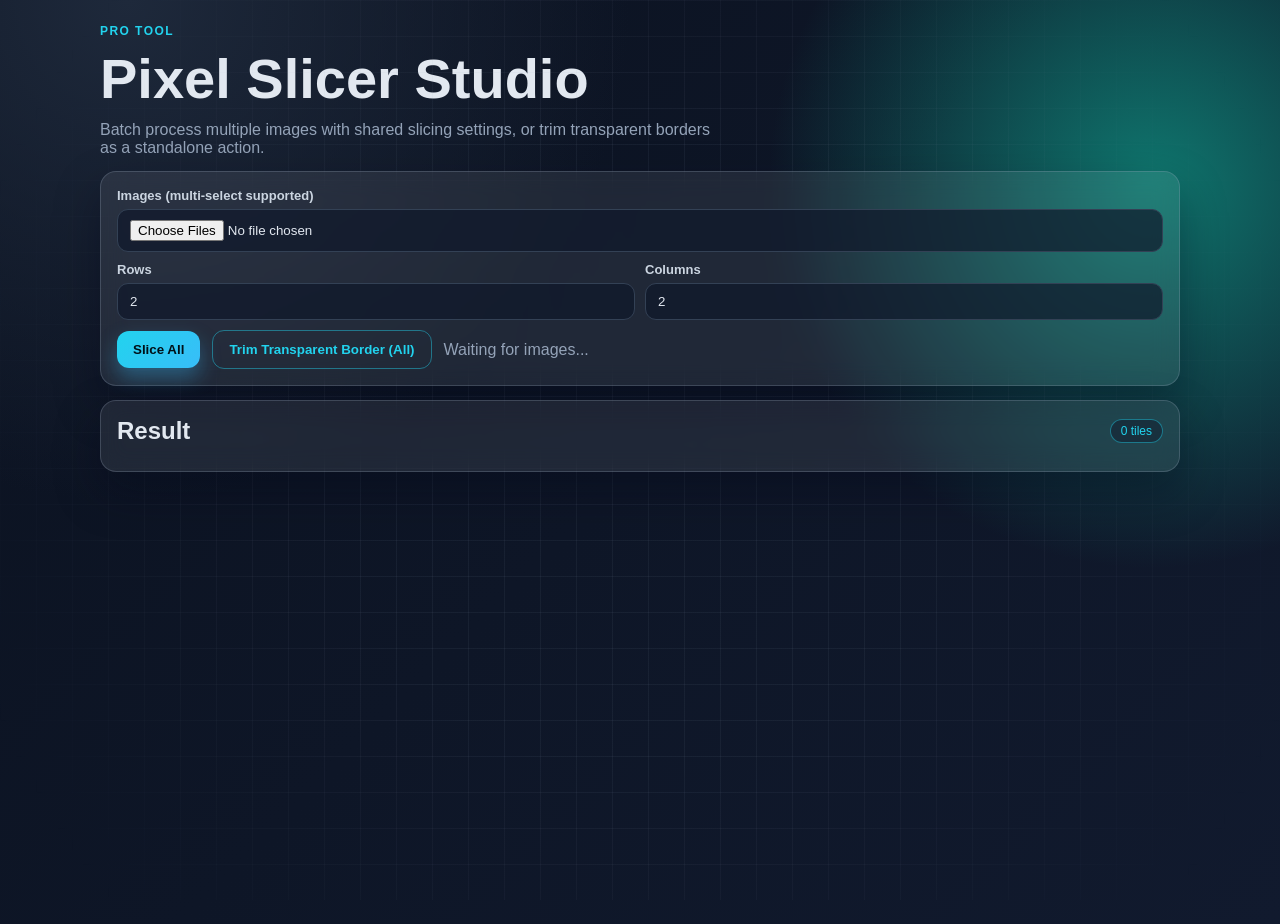
==== index.html @ 01e9aa28 "2" ====
<!doctype html>  
<html lang='en'>  
<head>  
<meta charset='UTF-8' />  
<meta name='viewport' content='width=device-width, initial-scale=1.0' />  
<title>Pixel Slicer Studio - Premium</title>  
<link rel='stylesheet' href='premium.css' />  
</head>  
<body>  
<div class='mesh'></div>  
<main class='shell'>  
<header class='hero'>  
<p class='eyebrow'>PRO TOOL</p>  
<h1>Pixel Slicer Studio</h1>  
<p class='lead'>Batch process multiple images with shared slicing settings, or trim transparent borders as a standalone action.</p>  
</header>  
<section class='card'>  
<label for='imageInput'>Images (multi-select supported)</label>  
<input id='imageInput' type='file' accept='image/*' multiple />  
<div class='grid'>  
<div><label for='rows'>Rows</label><input id='rows' type='number' min='1' value='2' /></div>  
<div><label for='cols'>Columns</label><input id='cols' type='number' min='1' value='2' /></div>  
</div>  
<div class='actions'><button id='sliceBtn'>Slice All</button><button id='trimBtn' class='ghost'>Trim Transparent Border (All)</button><p id='status'>Waiting for images...</p></div>  
</section>  
<section class='card'><div class='row'><h2>Result</h2><span id='countBadge'>0 tiles</span></div><div id='preview' class='preview'></div></section>  
</main>  
<script src='premium.js'></script>  
</body>  
</html>
---- premium.css ----
:root{--bg:#0b1220;--bg2:#111a2e;--glass:rgba(255,255,255,.08);--line:rgba(148,163,184,.28);--text:#e2e8f0;--muted:#94a3b8;--brand:#22d3ee;--brand2:#38bdf8;}  
*{box-sizing:border-box;} 
body{margin:0;color:var(--text);font-family:'Segoe UI','PingFang SC',sans-serif;background:radial-gradient(circle at 10% 0%,#1e293b 0%,transparent 34%),radial-gradient(circle at 90% 20%,#0f766e 0%,transparent 28%),linear-gradient(135deg,var(--bg),var(--bg2));min-height:100vh;} 
.mesh{position:fixed;inset:0;background-image:linear-gradient(rgba(148,163,184,.08) 1px,transparent 1px),linear-gradient(90deg,rgba(148,163,184,.08) 1px,transparent 1px);background-size:36px 36px;mask-image:radial-gradient(circle at center,black 40%,transparent 90%);pointer-events:none;} 
.shell{width:min(1080px,92%);margin:24px auto 40px;} 
.hero{margin-bottom:14px;} 
.eyebrow{font-size:12px;letter-spacing:.12em;color:var(--brand);font-weight:800;margin:0 0 8px;} 
h1{margin:0;font-size:clamp(34px,6vw,56px);} 
.lead{margin:10px 0 0;color:var(--muted);max-width:70ch;} 
.card{background:var(--glass);border:1px solid var(--line);backdrop-filter:blur(12px);border-radius:16px;padding:16px;margin-top:14px;box-shadow:0 20px 45px rgba(2,6,23,.35);} 
label{display:block;font-size:13px;color:#cbd5e1;font-weight:700;margin-bottom:6px;} 
input[type='file'],input[type='number']{width:100%;border:1px solid #334155;background:rgba(15,23,42,.7);color:#e2e8f0;border-radius:11px;padding:10px 12px;margin-bottom:10px;} 
input:focus{outline:2px solid rgba(34,211,238,.35);border-color:#22d3ee;} 
.grid{display:grid;grid-template-columns:1fr 1fr;gap:10px;} 
.toggle{display:flex;align-items:center;gap:8px;font-size:13px;color:#cbd5e1;margin-bottom:12px;} 
.toggle input{accent-color:#22d3ee;} 
.actions{display:flex;align-items:center;gap:12px;flex-wrap:wrap;} 
button{border:0;border-radius:12px;padding:11px 16px;color:#001018;font-weight:800;cursor:pointer;background:linear-gradient(135deg,var(--brand),var(--brand2));box-shadow:0 10px 20px rgba(56,189,248,.35);} 
button:hover{transform:translateY(-1px);} 
#status{margin:0;color:var(--muted);} 
.row{display:flex;align-items:center;justify-content:space-between;} 
h2{margin:0;} 
#countBadge{font-size:12px;border:1px solid rgba(34,211,238,.45);color:var(--brand);padding:4px 10px;border-radius:999px;background:rgba(15,23,42,.45);} 
.preview{margin-top:10px;display:grid;grid-template-columns:repeat(auto-fill,minmax(180px,1fr));gap:12px;} 
.tile{border:1px solid #334155;border-radius:12px;overflow:hidden;background:#0f172a;} 
.tile img{display:block;width:100%;aspect-ratio:1/1;object-fit:contain;background:linear-gradient(180deg,#1e293b,#0f172a);} 
.meta{display:flex;align-items:center;justify-content:space-between;padding:8px 10px;font-size:12px;color:#cbd5e1;} 
.meta a{color:var(--brand);text-decoration:none;font-weight:700;} 
@media (max-width:720px){.grid{grid-template-columns:1fr;}}
.ghost{background:transparent;color:var(--brand);border:1px solid rgba(34,211,238,.45);box-shadow:none;}
.batch-group{border:1px solid #334155;border-radius:12px;padding:10px;background:rgba(15,23,42,.55);} 
.group-title{margin:0 0 8px;font-size:13px;color:#cbd5e1;font-weight:700;} 
.group-grid{display:grid;grid-template-columns:repeat(auto-fill,minmax(170px,1fr));gap:10px;}
.hover-preview{position:fixed;z-index:9999;width:220px;padding:10px;border:1px solid #334155;border-radius:12px;background:rgba(2,6,23,.96);box-shadow:0 16px 32px rgba(2,6,23,.5);pointer-events:none;opacity:0;transform:translateY(6px);transition:opacity .12s ease,transform .12s ease;}
.hover-preview.show{opacity:1;transform:translateY(0);}
.hover-preview img{display:block;width:100%;height:140px;object-fit:contain;background:#0f172a;border:1px solid #1e293b;border-radius:8px;}
.hover-preview .info{margin-top:8px;font-size:12px;color:#cbd5e1;}
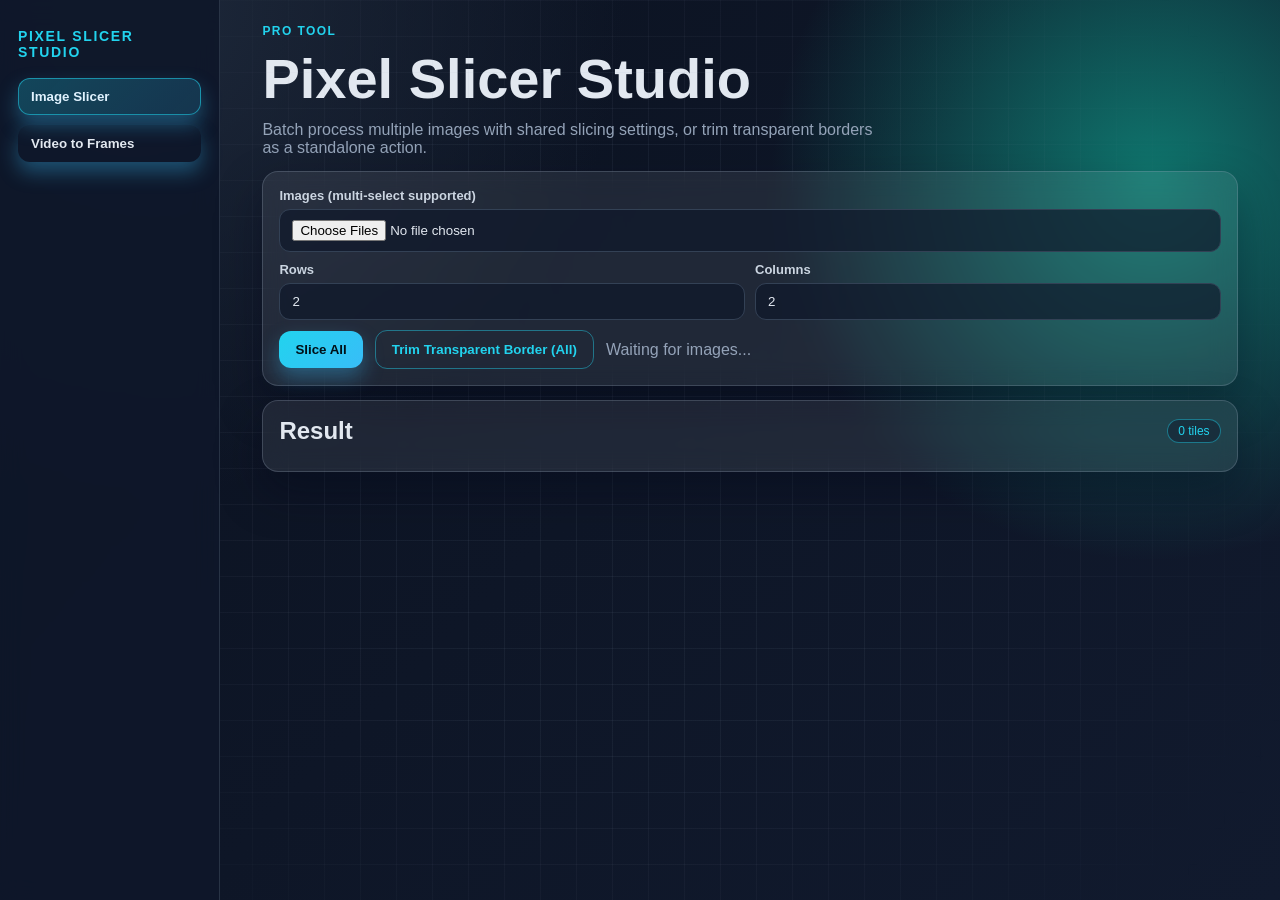
==== commit 80c45596: "新功能视频转序列帧" ====
--- a/index.html
+++ b/index.html
@@ -1,30 +1,102 @@
-<!doctype html>  
-<html lang='en'>  
-<head>  
-<meta charset='UTF-8' />  
-<meta name='viewport' content='width=device-width, initial-scale=1.0' />  
-<title>Pixel Slicer Studio - Premium</title>  
-<link rel='stylesheet' href='premium.css' />  
-</head>  
-<body>  
-<div class='mesh'></div>  
-<main class='shell'>  
-<header class='hero'>  
-<p class='eyebrow'>PRO TOOL</p>  
-<h1>Pixel Slicer Studio</h1>  
-<p class='lead'>Batch process multiple images with shared slicing settings, or trim transparent borders as a standalone action.</p>  
-</header>  
-<section class='card'>  
-<label for='imageInput'>Images (multi-select supported)</label>  
-<input id='imageInput' type='file' accept='image/*' multiple />  
-<div class='grid'>  
-<div><label for='rows'>Rows</label><input id='rows' type='number' min='1' value='2' /></div>  
-<div><label for='cols'>Columns</label><input id='cols' type='number' min='1' value='2' /></div>  
-</div>  
-<div class='actions'><button id='sliceBtn'>Slice All</button><button id='trimBtn' class='ghost'>Trim Transparent Border (All)</button><p id='status'>Waiting for images...</p></div>  
-</section>  
-<section class='card'><div class='row'><h2>Result</h2><span id='countBadge'>0 tiles</span></div><div id='preview' class='preview'></div></section>  
-</main>  
-<script src='premium.js'></script>  
-</body>  
-</html> 
+<!doctype html>
+<html lang='en'>
+<head>
+<meta charset='UTF-8' />
+<meta name='viewport' content='width=device-width, initial-scale=1.0' />
+<title>Pixel Slicer Studio - Premium</title>
+<link rel='stylesheet' href='premium.css' />
+</head>
+<body>
+<div class='mesh'></div>
+<div class='app'>
+<aside class='sidebar'>
+<div class='brand'>Pixel Slicer Studio</div>
+<button class='nav-btn active' data-target='slicer'>Image Slicer</button>
+<button class='nav-btn' data-target='video'>Video to Frames</button>
+</aside>
+<div class='content'>
+<main class='shell page active' data-page='slicer'>
+<header class='hero'>
+<p class='eyebrow'>PRO TOOL</p>
+<h1>Pixel Slicer Studio</h1>
+<p class='lead'>Batch process multiple images with shared slicing settings, or trim transparent borders as a standalone action.</p>
+</header>
+<section class='card'>
+<label for='imageInput'>Images (multi-select supported)</label>
+<input id='imageInput' type='file' accept='image/*' multiple />
+<div class='grid'>
+<div><label for='rows'>Rows</label><input id='rows' type='number' min='1' value='2' /></div>
+<div><label for='cols'>Columns</label><input id='cols' type='number' min='1' value='2' /></div>
+</div>
+<div class='actions'><button id='sliceBtn'>Slice All</button><button id='trimBtn' class='ghost'>Trim Transparent Border (All)</button><p id='status'>Waiting for images...</p></div>
+</section>
+<section class='card'><div class='row'><h2>Result</h2><span id='countBadge'>0 tiles</span></div><div id='preview' class='preview'></div></section>
+</main>
+<main class='shell page' data-page='video'>
+<header class='hero'>
+<p class='eyebrow'>NEW TOOL</p>
+<h1>Video to Sequence Frames</h1>
+<p class='lead'>Upload an animation clip, select the segment, extract frames, and apply chroma key with soft edges.</p>
+</header>
+<section class='card'>
+<label for='videoInput'>Animation Video</label>
+<input id='videoInput' type='file' accept='video/*' />
+<div class='video-wrap'>
+<video id='videoPreview' controls></video>
+</div>
+<div class='grid'>
+<div class='range-block'>
+<label for='startRange'>Segment Start</label>
+<input id='startRange' type='range' min='0' max='0' step='0.01' value='0' />
+<div class='range-meta'><span id='startTime'>0.00s</span></div>
+</div>
+<div class='range-block'>
+<label for='endRange'>Segment End</label>
+<input id='endRange' type='range' min='0' max='0' step='0.01' value='0' />
+<div class='range-meta'><span id='endTime'>0.00s</span></div>
+</div>
+</div>
+<label class='toggle'><input id='loopToggle' type='checkbox' checked />Loop preview between start/end</label>
+</section>
+<section class='card'>
+<div class='grid'>
+<div>
+<label for='frameCount'>Frame Count (default: segment length x 30)</label>
+<input id='frameCount' type='number' min='1' value='1' />
+</div>
+<div class='actions'>
+<button id='extractBtn'>Extract Frames</button>
+<button id='clearFramesBtn' class='ghost'>Clear Frames</button>
+</div>
+</div>
+<div class='grid'>
+<div>
+<label for='keyColor'>Chroma Key Color</label>
+<input id='keyColor' type='color' value='#00ff00' />
+</div>
+<div>
+<label for='keyTolerance'>Key Tolerance</label>
+<input id='keyTolerance' type='number' min='0' max='255' value='60' />
+</div>
+</div>
+<div class='grid'>
+<div>
+<label for='keyFeather'>Edge Feather (0-120)</label>
+<input id='keyFeather' type='number' min='0' max='120' value='24' />
+</div>
+<div class='actions'>
+<button id='chromaBtn'>Apply Chroma Key</button>
+<p id='videoStatus'>Waiting for video...</p>
+</div>
+</div>
+</section>
+<section class='card'>
+<div class='row'><h2>Frames</h2><span id='frameBadge'>0 frames</span></div>
+<div id='framePreview' class='frame-grid'></div>
+</section>
+</main>
+</div>
+</div>
+<script src='premium.js'></script>
+</body>
+</html>
--- a/premium.css
+++ b/premium.css
@@ -1,37 +1,390 @@
-:root{--bg:#0b1220;--bg2:#111a2e;--glass:rgba(255,255,255,.08);--line:rgba(148,163,184,.28);--text:#e2e8f0;--muted:#94a3b8;--brand:#22d3ee;--brand2:#38bdf8;}  
-*{box-sizing:border-box;} 
-body{margin:0;color:var(--text);font-family:'Segoe UI','PingFang SC',sans-serif;background:radial-gradient(circle at 10% 0%,#1e293b 0%,transparent 34%),radial-gradient(circle at 90% 20%,#0f766e 0%,transparent 28%),linear-gradient(135deg,var(--bg),var(--bg2));min-height:100vh;} 
-.mesh{position:fixed;inset:0;background-image:linear-gradient(rgba(148,163,184,.08) 1px,transparent 1px),linear-gradient(90deg,rgba(148,163,184,.08) 1px,transparent 1px);background-size:36px 36px;mask-image:radial-gradient(circle at center,black 40%,transparent 90%);pointer-events:none;} 
-.shell{width:min(1080px,92%);margin:24px auto 40px;} 
-.hero{margin-bottom:14px;} 
-.eyebrow{font-size:12px;letter-spacing:.12em;color:var(--brand);font-weight:800;margin:0 0 8px;} 
-h1{margin:0;font-size:clamp(34px,6vw,56px);} 
-.lead{margin:10px 0 0;color:var(--muted);max-width:70ch;} 
-.card{background:var(--glass);border:1px solid var(--line);backdrop-filter:blur(12px);border-radius:16px;padding:16px;margin-top:14px;box-shadow:0 20px 45px rgba(2,6,23,.35);} 
-label{display:block;font-size:13px;color:#cbd5e1;font-weight:700;margin-bottom:6px;} 
-input[type='file'],input[type='number']{width:100%;border:1px solid #334155;background:rgba(15,23,42,.7);color:#e2e8f0;border-radius:11px;padding:10px 12px;margin-bottom:10px;} 
-input:focus{outline:2px solid rgba(34,211,238,.35);border-color:#22d3ee;} 
-.grid{display:grid;grid-template-columns:1fr 1fr;gap:10px;} 
-.toggle{display:flex;align-items:center;gap:8px;font-size:13px;color:#cbd5e1;margin-bottom:12px;} 
-.toggle input{accent-color:#22d3ee;} 
-.actions{display:flex;align-items:center;gap:12px;flex-wrap:wrap;} 
-button{border:0;border-radius:12px;padding:11px 16px;color:#001018;font-weight:800;cursor:pointer;background:linear-gradient(135deg,var(--brand),var(--brand2));box-shadow:0 10px 20px rgba(56,189,248,.35);} 
-button:hover{transform:translateY(-1px);} 
-#status{margin:0;color:var(--muted);} 
-.row{display:flex;align-items:center;justify-content:space-between;} 
-h2{margin:0;} 
-#countBadge{font-size:12px;border:1px solid rgba(34,211,238,.45);color:var(--brand);padding:4px 10px;border-radius:999px;background:rgba(15,23,42,.45);} 
-.preview{margin-top:10px;display:grid;grid-template-columns:repeat(auto-fill,minmax(180px,1fr));gap:12px;} 
-.tile{border:1px solid #334155;border-radius:12px;overflow:hidden;background:#0f172a;} 
-.tile img{display:block;width:100%;aspect-ratio:1/1;object-fit:contain;background:linear-gradient(180deg,#1e293b,#0f172a);} 
-.meta{display:flex;align-items:center;justify-content:space-between;padding:8px 10px;font-size:12px;color:#cbd5e1;} 
-.meta a{color:var(--brand);text-decoration:none;font-weight:700;} 
-@media (max-width:720px){.grid{grid-template-columns:1fr;}}
-.ghost{background:transparent;color:var(--brand);border:1px solid rgba(34,211,238,.45);box-shadow:none;}
-.batch-group{border:1px solid #334155;border-radius:12px;padding:10px;background:rgba(15,23,42,.55);} 
-.group-title{margin:0 0 8px;font-size:13px;color:#cbd5e1;font-weight:700;} 
-.group-grid{display:grid;grid-template-columns:repeat(auto-fill,minmax(170px,1fr));gap:10px;}
-.hover-preview{position:fixed;z-index:9999;width:220px;padding:10px;border:1px solid #334155;border-radius:12px;background:rgba(2,6,23,.96);box-shadow:0 16px 32px rgba(2,6,23,.5);pointer-events:none;opacity:0;transform:translateY(6px);transition:opacity .12s ease,transform .12s ease;}
-.hover-preview.show{opacity:1;transform:translateY(0);}
-.hover-preview img{display:block;width:100%;height:140px;object-fit:contain;background:#0f172a;border:1px solid #1e293b;border-radius:8px;}
-.hover-preview .info{margin-top:8px;font-size:12px;color:#cbd5e1;}
+:root {
+  --bg: #0b1220;
+  --bg2: #111a2e;
+  --glass: rgba(255, 255, 255, 0.08);
+  --line: rgba(148, 163, 184, 0.28);
+  --text: #e2e8f0;
+  --muted: #94a3b8;
+  --brand: #22d3ee;
+  --brand2: #38bdf8;
+  --nav: rgba(15, 23, 42, 0.92);
+}
+* {
+  box-sizing: border-box;
+}
+body {
+  margin: 0;
+  color: var(--text);
+  font-family: 'Segoe UI', 'PingFang SC', sans-serif;
+  background: radial-gradient(circle at 10% 0%, #1e293b 0%, transparent 34%),
+    radial-gradient(circle at 90% 20%, #0f766e 0%, transparent 28%),
+    linear-gradient(135deg, var(--bg), var(--bg2));
+  min-height: 100vh;
+}
+.mesh {
+  position: fixed;
+  inset: 0;
+  background-image: linear-gradient(rgba(148, 163, 184, 0.08) 1px, transparent 1px),
+    linear-gradient(90deg, rgba(148, 163, 184, 0.08) 1px, transparent 1px);
+  background-size: 36px 36px;
+  mask-image: radial-gradient(circle at center, black 40%, transparent 90%);
+  pointer-events: none;
+}
+.app {
+  display: flex;
+  min-height: 100vh;
+}
+.sidebar {
+  width: 220px;
+  padding: 28px 18px;
+  background: var(--nav);
+  border-right: 1px solid rgba(148, 163, 184, 0.2);
+  backdrop-filter: blur(12px);
+  position: sticky;
+  top: 0;
+  height: 100vh;
+}
+.brand {
+  font-size: 14px;
+  letter-spacing: 0.12em;
+  font-weight: 800;
+  color: var(--brand);
+  margin-bottom: 18px;
+  text-transform: uppercase;
+}
+.nav-btn {
+  width: 100%;
+  margin-bottom: 10px;
+  border: 1px solid transparent;
+  border-radius: 12px;
+  padding: 10px 12px;
+  background: transparent;
+  color: var(--text);
+  font-weight: 700;
+  cursor: pointer;
+  text-align: left;
+}
+.nav-btn:hover {
+  border-color: rgba(34, 211, 238, 0.45);
+  background: rgba(15, 23, 42, 0.7);
+}
+.nav-btn.active {
+  background: linear-gradient(135deg, rgba(34, 211, 238, 0.25), rgba(56, 189, 248, 0.18));
+  border-color: rgba(34, 211, 238, 0.55);
+  color: #e0f2fe;
+}
+.content {
+  flex: 1;
+}
+.shell {
+  width: min(1080px, 92%);
+  margin: 24px auto 40px;
+}
+.page {
+  display: none;
+}
+.page.active {
+  display: block;
+}
+.hero {
+  margin-bottom: 14px;
+}
+.eyebrow {
+  font-size: 12px;
+  letter-spacing: 0.12em;
+  color: var(--brand);
+  font-weight: 800;
+  margin: 0 0 8px;
+}
+h1 {
+  margin: 0;
+  font-size: clamp(34px, 6vw, 56px);
+}
+.lead {
+  margin: 10px 0 0;
+  color: var(--muted);
+  max-width: 70ch;
+}
+.card {
+  background: var(--glass);
+  border: 1px solid var(--line);
+  backdrop-filter: blur(12px);
+  border-radius: 16px;
+  padding: 16px;
+  margin-top: 14px;
+  box-shadow: 0 20px 45px rgba(2, 6, 23, 0.35);
+}
+label {
+  display: block;
+  font-size: 13px;
+  color: #cbd5e1;
+  font-weight: 700;
+  margin-bottom: 6px;
+}
+input[type='file'],
+input[type='number'],
+input[type='range'],
+input[type='color'] {
+  width: 100%;
+  border: 1px solid #334155;
+  background: rgba(15, 23, 42, 0.7);
+  color: #e2e8f0;
+  border-radius: 11px;
+  padding: 10px 12px;
+  margin-bottom: 10px;
+}
+input[type='range'] {
+  padding: 0;
+  height: 32px;
+}
+input[type='color'] {
+  padding: 6px;
+  height: 44px;
+}
+input:focus {
+  outline: 2px solid rgba(34, 211, 238, 0.35);
+  border-color: #22d3ee;
+}
+.grid {
+  display: grid;
+  grid-template-columns: 1fr 1fr;
+  gap: 10px;
+}
+.toggle {
+  display: flex;
+  align-items: center;
+  gap: 8px;
+  font-size: 13px;
+  color: #cbd5e1;
+  margin-bottom: 12px;
+}
+.toggle input {
+  accent-color: #22d3ee;
+}
+.actions {
+  display: flex;
+  align-items: center;
+  gap: 12px;
+  flex-wrap: wrap;
+}
+button {
+  border: 0;
+  border-radius: 12px;
+  padding: 11px 16px;
+  color: #001018;
+  font-weight: 800;
+  cursor: pointer;
+  background: linear-gradient(135deg, var(--brand), var(--brand2));
+  box-shadow: 0 10px 20px rgba(56, 189, 248, 0.35);
+}
+button:hover {
+  transform: translateY(-1px);
+}
+#status,
+#videoStatus {
+  margin: 0;
+  color: var(--muted);
+}
+.row {
+  display: flex;
+  align-items: center;
+  justify-content: space-between;
+}
+h2 {
+  margin: 0;
+}
+#countBadge,
+#frameBadge {
+  font-size: 12px;
+  border: 1px solid rgba(34, 211, 238, 0.45);
+  color: var(--brand);
+  padding: 4px 10px;
+  border-radius: 999px;
+  background: rgba(15, 23, 42, 0.45);
+}
+.preview {
+  margin-top: 10px;
+  display: grid;
+  grid-template-columns: repeat(auto-fill, minmax(180px, 1fr));
+  gap: 12px;
+}
+.tile {
+  border: 1px solid #334155;
+  border-radius: 12px;
+  overflow: hidden;
+  background: #0f172a;
+}
+.tile img {
+  display: block;
+  width: 100%;
+  aspect-ratio: 1 / 1;
+  object-fit: contain;
+  background: linear-gradient(180deg, #1e293b, #0f172a);
+}
+.meta {
+  display: flex;
+  align-items: center;
+  justify-content: space-between;
+  padding: 8px 10px;
+  font-size: 12px;
+  color: #cbd5e1;
+}
+.meta a {
+  color: var(--brand);
+  text-decoration: none;
+  font-weight: 700;
+}
+.ghost {
+  background: transparent;
+  color: var(--brand);
+  border: 1px solid rgba(34, 211, 238, 0.45);
+  box-shadow: none;
+}
+.batch-group {
+  border: 1px solid #334155;
+  border-radius: 12px;
+  padding: 10px;
+  background: rgba(15, 23, 42, 0.55);
+}
+.group-title {
+  margin: 0 0 8px;
+  font-size: 13px;
+  color: #cbd5e1;
+  font-weight: 700;
+}
+.group-grid {
+  display: grid;
+  grid-template-columns: repeat(auto-fill, minmax(170px, 1fr));
+  gap: 10px;
+}
+.hover-preview {
+  position: fixed;
+  z-index: 9999;
+  width: 220px;
+  padding: 10px;
+  border: 1px solid #334155;
+  border-radius: 12px;
+  background: rgba(2, 6, 23, 0.96);
+  box-shadow: 0 16px 32px rgba(2, 6, 23, 0.5);
+  pointer-events: none;
+  opacity: 0;
+  transform: translateY(6px);
+  transition: opacity 0.12s ease, transform 0.12s ease;
+}
+.hover-preview.show {
+  opacity: 1;
+  transform: translateY(0);
+}
+.hover-preview img {
+  display: block;
+  width: 100%;
+  height: 140px;
+  object-fit: contain;
+  background: #0f172a;
+  border: 1px solid #1e293b;
+  border-radius: 8px;
+}
+.hover-preview .info {
+  margin-top: 8px;
+  font-size: 12px;
+  color: #cbd5e1;
+}
+.video-wrap {
+  border: 1px solid #334155;
+  border-radius: 12px;
+  background: rgba(15, 23, 42, 0.55);
+  padding: 10px;
+  margin-bottom: 10px;
+}
+#videoPreview {
+  width: 100%;
+  max-height: 360px;
+  border-radius: 10px;
+  background: #0f172a;
+}
+.range-block {
+  display: flex;
+  flex-direction: column;
+}
+.range-meta {
+  font-size: 12px;
+  color: var(--muted);
+  margin-top: -6px;
+  margin-bottom: 6px;
+}
+.frame-grid {
+  margin-top: 10px;
+  display: grid;
+  grid-template-columns: repeat(auto-fill, minmax(200px, 1fr));
+  gap: 12px;
+}
+.frame-card {
+  border: 1px solid #334155;
+  border-radius: 12px;
+  overflow: hidden;
+  background: #0f172a;
+}
+.frame-card img {
+  display: block;
+  width: 100%;
+  height: 160px;
+  object-fit: contain;
+  background: linear-gradient(180deg, #1e293b, #0f172a);
+}
+.frame-meta {
+  padding: 10px;
+  font-size: 12px;
+  color: #cbd5e1;
+  display: flex;
+  flex-direction: column;
+  gap: 8px;
+}
+.frame-actions {
+  display: grid;
+  grid-template-columns: repeat(4, 1fr);
+  gap: 6px;
+}
+.frame-actions button,
+.frame-actions a {
+  border-radius: 10px;
+  padding: 6px 8px;
+  font-size: 11px;
+  text-align: center;
+  border: 1px solid rgba(34, 211, 238, 0.4);
+  background: rgba(15, 23, 42, 0.7);
+  color: #e2e8f0;
+  text-decoration: none;
+}
+.frame-actions button:hover,
+.frame-actions a:hover {
+  border-color: rgba(34, 211, 238, 0.8);
+}
+@media (max-width: 920px) {
+  .sidebar {
+    width: 100%;
+    height: auto;
+    position: relative;
+    display: flex;
+    gap: 10px;
+    align-items: center;
+    justify-content: space-between;
+  }
+  .brand {
+    margin-bottom: 0;
+  }
+  .app {
+    flex-direction: column;
+  }
+  .nav-btn {
+    width: auto;
+    margin-bottom: 0;
+  }
+}
+@media (max-width: 720px) {
+  .grid {
+    grid-template-columns: 1fr;
+  }
+  .frame-actions {
+    grid-template-columns: repeat(2, 1fr);
+  }
+}
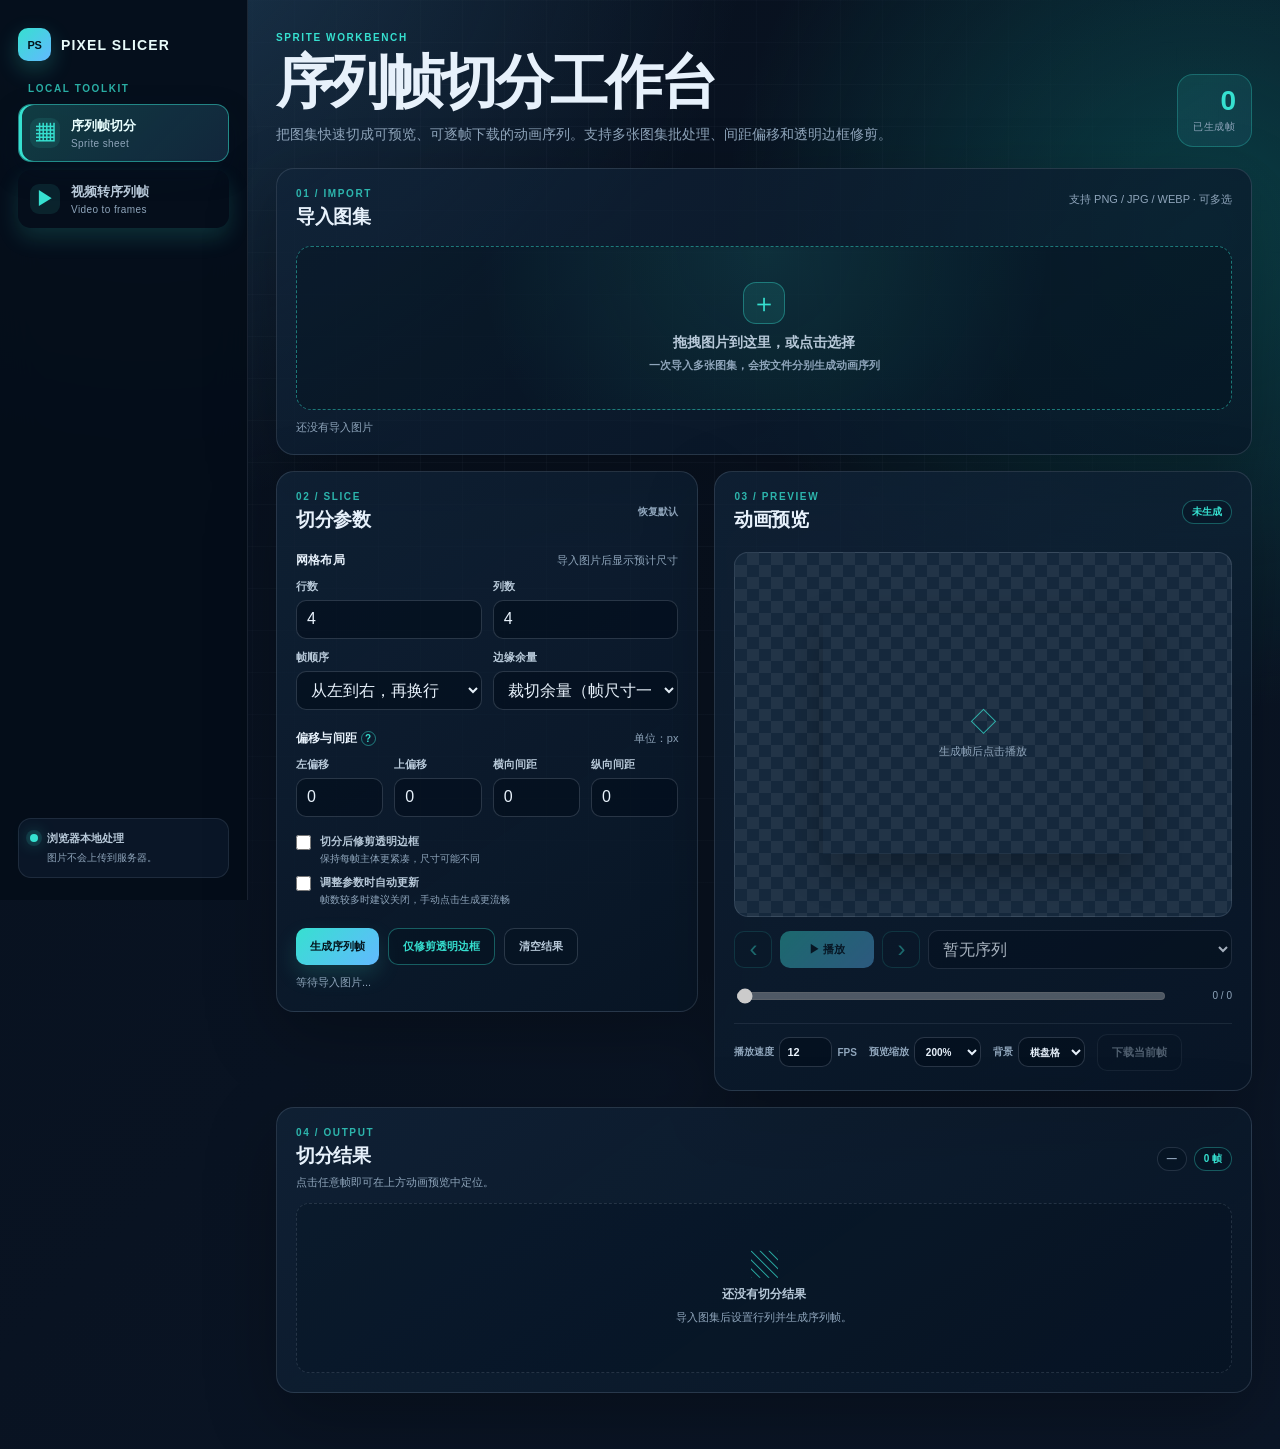
==== commit c3dee56d: "feat: enhance video frame extraction workbench" ====
--- a/index.html
+++ b/index.html
@@ -1,102 +1,415 @@
 <!doctype html>
-<html lang='en'>
+<html lang="zh-CN">
 <head>
-<meta charset='UTF-8' />
-<meta name='viewport' content='width=device-width, initial-scale=1.0' />
-<title>Pixel Slicer Studio - Premium</title>
-<link rel='stylesheet' href='premium.css' />
+  <meta charset="UTF-8" />
+  <meta name="viewport" content="width=device-width, initial-scale=1.0" />
+  <meta name="theme-color" content="#08111f" />
+  <link rel="icon" href="data:," />
+  <title>Pixel Slicer Studio · 序列帧工具</title>
+  <link rel="stylesheet" href="premium.css" />
 </head>
 <body>
-<div class='mesh'></div>
-<div class='app'>
-<aside class='sidebar'>
-<div class='brand'>Pixel Slicer Studio</div>
-<button class='nav-btn active' data-target='slicer'>Image Slicer</button>
-<button class='nav-btn' data-target='video'>Video to Frames</button>
-</aside>
-<div class='content'>
-<main class='shell page active' data-page='slicer'>
-<header class='hero'>
-<p class='eyebrow'>PRO TOOL</p>
-<h1>Pixel Slicer Studio</h1>
-<p class='lead'>Batch process multiple images with shared slicing settings, or trim transparent borders as a standalone action.</p>
-</header>
-<section class='card'>
-<label for='imageInput'>Images (multi-select supported)</label>
-<input id='imageInput' type='file' accept='image/*' multiple />
-<div class='grid'>
-<div><label for='rows'>Rows</label><input id='rows' type='number' min='1' value='2' /></div>
-<div><label for='cols'>Columns</label><input id='cols' type='number' min='1' value='2' /></div>
-</div>
-<div class='actions'><button id='sliceBtn'>Slice All</button><button id='trimBtn' class='ghost'>Trim Transparent Border (All)</button><p id='status'>Waiting for images...</p></div>
-</section>
-<section class='card'><div class='row'><h2>Result</h2><span id='countBadge'>0 tiles</span></div><div id='preview' class='preview'></div></section>
-</main>
-<main class='shell page' data-page='video'>
-<header class='hero'>
-<p class='eyebrow'>NEW TOOL</p>
-<h1>Video to Sequence Frames</h1>
-<p class='lead'>Upload an animation clip, select the segment, extract frames, and apply chroma key with soft edges.</p>
-</header>
-<section class='card'>
-<label for='videoInput'>Animation Video</label>
-<input id='videoInput' type='file' accept='video/*' />
-<div class='video-wrap'>
-<video id='videoPreview' controls></video>
-</div>
-<div class='grid'>
-<div class='range-block'>
-<label for='startRange'>Segment Start</label>
-<input id='startRange' type='range' min='0' max='0' step='0.01' value='0' />
-<div class='range-meta'><span id='startTime'>0.00s</span></div>
-</div>
-<div class='range-block'>
-<label for='endRange'>Segment End</label>
-<input id='endRange' type='range' min='0' max='0' step='0.01' value='0' />
-<div class='range-meta'><span id='endTime'>0.00s</span></div>
-</div>
-</div>
-<label class='toggle'><input id='loopToggle' type='checkbox' checked />Loop preview between start/end</label>
-</section>
-<section class='card'>
-<div class='grid'>
-<div>
-<label for='frameCount'>Frame Count (default: segment length x 30)</label>
-<input id='frameCount' type='number' min='1' value='1' />
-</div>
-<div class='actions'>
-<button id='extractBtn'>Extract Frames</button>
-<button id='clearFramesBtn' class='ghost'>Clear Frames</button>
-</div>
-</div>
-<div class='grid'>
-<div>
-<label for='keyColor'>Chroma Key Color</label>
-<input id='keyColor' type='color' value='#00ff00' />
-</div>
-<div>
-<label for='keyTolerance'>Key Tolerance</label>
-<input id='keyTolerance' type='number' min='0' max='255' value='60' />
-</div>
-</div>
-<div class='grid'>
-<div>
-<label for='keyFeather'>Edge Feather (0-120)</label>
-<input id='keyFeather' type='number' min='0' max='120' value='24' />
-</div>
-<div class='actions'>
-<button id='chromaBtn'>Apply Chroma Key</button>
-<p id='videoStatus'>Waiting for video...</p>
-</div>
-</div>
-</section>
-<section class='card'>
-<div class='row'><h2>Frames</h2><span id='frameBadge'>0 frames</span></div>
-<div id='framePreview' class='frame-grid'></div>
-</section>
-</main>
-</div>
-</div>
-<script src='premium.js'></script>
+  <div class="mesh" aria-hidden="true"></div>
+  <div class="app">
+    <aside class="sidebar">
+      <div class="brand">
+        <span class="brand-mark">PS</span>
+        <span>Pixel Slicer</span>
+      </div>
+      <p class="sidebar-kicker">LOCAL TOOLKIT</p>
+      <nav class="nav" aria-label="工具导航">
+        <button class="nav-btn active" data-target="slicer" type="button">
+          <span class="nav-icon">▦</span>
+          <span><strong>序列帧切分</strong><small>Sprite sheet</small></span>
+        </button>
+        <button class="nav-btn" data-target="video" type="button">
+          <span class="nav-icon">▶</span>
+          <span><strong>视频转序列帧</strong><small>Video to frames</small></span>
+        </button>
+      </nav>
+      <div class="sidebar-note">
+        <span class="status-dot"></span>
+        <div>
+          <strong>浏览器本地处理</strong>
+          <p>图片不会上传到服务器。</p>
+        </div>
+      </div>
+    </aside>
+
+    <div class="content">
+      <main class="shell page active" data-page="slicer">
+        <header class="hero hero-with-stat">
+          <div>
+            <p class="eyebrow">SPRITE WORKBENCH</p>
+            <h1>序列帧切分工作台</h1>
+            <p class="lead">把图集快速切成可预览、可逐帧下载的动画序列。支持多张图集批处理、间距偏移和透明边框修剪。</p>
+          </div>
+          <div class="hero-stat" aria-label="当前生成帧数">
+            <strong id="headerFrameStat">0</strong>
+            <span>已生成帧</span>
+          </div>
+        </header>
+
+        <section class="card upload-card">
+          <div class="section-heading">
+            <div>
+              <p class="section-eyebrow">01 / IMPORT</p>
+              <h2>导入图集</h2>
+            </div>
+            <span class="section-tip">支持 PNG / JPG / WEBP · 可多选</span>
+          </div>
+          <label class="drop-zone" id="imageDropZone" for="imageInput">
+            <span class="drop-icon">＋</span>
+            <span class="drop-title">拖拽图片到这里，或点击选择</span>
+            <span class="drop-subtitle">一次导入多张图集，会按文件分别生成动画序列</span>
+            <input id="imageInput" type="file" accept="image/*" multiple />
+          </label>
+          <div id="sourceSummary" class="source-summary empty" aria-live="polite">
+            <span>还没有导入图片</span>
+          </div>
+        </section>
+
+        <section class="workbench-grid">
+          <section class="card settings-card">
+            <div class="section-heading compact-heading">
+              <div>
+                <p class="section-eyebrow">02 / SLICE</p>
+                <h2>切分参数</h2>
+              </div>
+              <button id="resetSettingsBtn" class="text-btn" type="button">恢复默认</button>
+            </div>
+
+            <div class="subheading-row">
+              <h3>网格布局</h3>
+              <span id="gridHint" class="setting-hint">导入图片后显示预计尺寸</span>
+            </div>
+            <div class="field-grid two-columns">
+              <div class="field">
+                <label for="rows">行数</label>
+                <input id="rows" type="number" min="1" max="64" step="1" value="4" inputmode="numeric" />
+              </div>
+              <div class="field">
+                <label for="cols">列数</label>
+                <input id="cols" type="number" min="1" max="64" step="1" value="4" inputmode="numeric" />
+              </div>
+              <div class="field">
+                <label for="orderSelect">帧顺序</label>
+                <select id="orderSelect">
+                  <option value="row-major">从左到右，再换行</option>
+                  <option value="column-major">从上到下，再换列</option>
+                </select>
+              </div>
+              <div class="field">
+                <label for="edgeMode">边缘余量</label>
+                <select id="edgeMode">
+                  <option value="crop">裁切余量（帧尺寸一致）</option>
+                  <option value="include">包含余量（末行/列变宽）</option>
+                </select>
+              </div>
+            </div>
+
+            <div class="subheading-row spacing-heading">
+              <h3>偏移与间距 <span class="help-dot" title="适用于图集带外边距或帧之间有空隙的情况">?</span></h3>
+              <span class="setting-hint">单位：px</span>
+            </div>
+            <div class="field-grid four-columns">
+              <div class="field">
+                <label for="offsetX">左偏移</label>
+                <input id="offsetX" type="number" min="0" step="1" value="0" inputmode="numeric" />
+              </div>
+              <div class="field">
+                <label for="offsetY">上偏移</label>
+                <input id="offsetY" type="number" min="0" step="1" value="0" inputmode="numeric" />
+              </div>
+              <div class="field">
+                <label for="gapX">横向间距</label>
+                <input id="gapX" type="number" min="0" step="1" value="0" inputmode="numeric" />
+              </div>
+              <div class="field">
+                <label for="gapY">纵向间距</label>
+                <input id="gapY" type="number" min="0" step="1" value="0" inputmode="numeric" />
+              </div>
+            </div>
+
+            <div class="option-list">
+              <label class="check-row">
+                <input id="trimFramesToggle" type="checkbox" />
+                <span><strong>切分后修剪透明边框</strong><small>保持每帧主体更紧凑，尺寸可能不同</small></span>
+              </label>
+              <label class="check-row">
+                <input id="liveUpdateToggle" type="checkbox" />
+                <span><strong>调整参数时自动更新</strong><small>帧数较多时建议关闭，手动点击生成更流畅</small></span>
+              </label>
+            </div>
+
+            <div class="actions settings-actions">
+              <button id="sliceBtn" type="button">生成序列帧</button>
+              <button id="trimBtn" class="ghost" type="button">仅修剪透明边框</button>
+              <button id="clearResultsBtn" class="quiet-btn" type="button">清空结果</button>
+            </div>
+            <p id="status" class="status-line" aria-live="polite">等待导入图片...</p>
+          </section>
+
+          <section class="card animation-card">
+            <div class="section-heading compact-heading">
+              <div>
+                <p class="section-eyebrow">03 / PREVIEW</p>
+                <h2>动画预览</h2>
+              </div>
+              <span id="animationBadge" class="badge">未生成</span>
+            </div>
+
+            <div class="animation-stage" id="animationStage" data-background="checker">
+              <canvas id="animationCanvas" width="320" height="240" aria-label="序列帧动画预览"></canvas>
+              <div id="animationEmpty" class="stage-empty">
+                <span class="stage-empty-icon">◇</span>
+                <span>生成帧后点击播放</span>
+              </div>
+            </div>
+
+            <div class="animation-controls">
+              <div class="control-row primary-controls">
+                <button id="prevFrameBtn" class="icon-btn" type="button" title="上一帧" aria-label="上一帧">‹</button>
+                <button id="playAnimationBtn" class="play-btn" type="button" disabled>▶ 播放</button>
+                <button id="nextFrameBtn" class="icon-btn" type="button" title="下一帧" aria-label="下一帧">›</button>
+                <select id="animationSourceSelect" aria-label="选择预览序列" disabled>
+                  <option>暂无序列</option>
+                </select>
+              </div>
+              <div class="timeline-row">
+                <input id="animationSeek" type="range" min="0" max="0" value="0" step="1" disabled aria-label="动画帧进度" />
+                <span id="animationFrameLabel">0 / 0</span>
+              </div>
+              <div class="preview-options">
+                <label class="inline-field" for="previewFps">播放速度
+                  <input id="previewFps" type="number" min="1" max="120" step="1" value="12" />
+                  <span>FPS</span>
+                </label>
+                <label class="inline-field" for="previewZoom">预览缩放
+                  <select id="previewZoom">
+                    <option value="1">100%</option>
+                    <option value="2" selected>200%</option>
+                    <option value="3">300%</option>
+                    <option value="4">400%</option>
+                  </select>
+                </label>
+                <label class="inline-field" for="previewBackground">背景
+                  <select id="previewBackground">
+                    <option value="checker" selected>棋盘格</option>
+                    <option value="dark">深色</option>
+                    <option value="light">浅色</option>
+                    <option value="transparent">透明</option>
+                  </select>
+                </label>
+                <button id="downloadFrameBtn" class="quiet-btn" type="button" disabled>下载当前帧</button>
+              </div>
+            </div>
+          </section>
+        </section>
+
+        <section class="card result-card">
+          <div class="section-heading result-heading">
+            <div>
+              <p class="section-eyebrow">04 / OUTPUT</p>
+              <h2>切分结果</h2>
+              <p id="resultHint" class="subtle-text">点击任意帧即可在上方动画预览中定位。</p>
+            </div>
+            <div class="result-stats">
+              <span id="dimensionBadge" class="subtle-badge">—</span>
+              <span id="countBadge" class="badge">0 帧</span>
+            </div>
+          </div>
+          <div id="preview" class="preview">
+            <div id="resultsEmpty" class="results-empty">
+              <span class="results-empty-icon">▧</span>
+              <strong>还没有切分结果</strong>
+              <span>导入图集后设置行列并生成序列帧。</span>
+            </div>
+          </div>
+        </section>
+      </main>
+
+      <main class="shell page" data-page="video">
+        <header class="hero hero-with-stat">
+          <div>
+            <p class="eyebrow">MOTION WORKBENCH</p>
+            <h1>视频转序列帧</h1>
+            <p class="lead">精确选取片段，按帧数或 FPS 采样，直接导出适合游戏、动效和 UI 的 PNG 序列。</p>
+          </div>
+          <div class="hero-stat-group" aria-label="视频信息">
+            <div class="hero-stat">
+              <strong id="videoDurationBadge">—</strong>
+              <span>视频时长</span>
+            </div>
+            <div class="hero-stat">
+              <strong id="videoFrameSizeBadge">—</strong>
+              <span>画面尺寸</span>
+            </div>
+          </div>
+        </header>
+
+        <section class="video-workbench-grid">
+          <section class="card video-source-card">
+            <div class="section-heading compact-heading">
+              <div>
+                <p class="section-eyebrow">01 / SOURCE</p>
+                <h2>视频预览</h2>
+              </div>
+              <span id="videoFormatBadge" class="subtle-badge">未加载</span>
+            </div>
+            <label class="video-drop-zone" id="videoDropZone" for="videoInput">
+              <span class="video-drop-icon">▶</span>
+              <span id="videoFileLabel" class="video-drop-title">点击或拖拽视频文件</span>
+              <span class="video-drop-subtitle">MP4 / WebM / MOV · 文件只在本地解码</span>
+              <input id="videoInput" type="file" accept="video/*" />
+            </label>
+            <div class="video-stage" id="videoStage">
+              <video id="videoPreview" controls preload="metadata" playsinline></video>
+              <div id="videoEmpty" class="video-empty">
+                <span>◇</span>
+                <strong>选择视频后开始预览</strong>
+                <small>建议使用 H.264 MP4 或 WebM</small>
+              </div>
+            </div>
+            <div class="video-meta-strip">
+              <span><i class="meta-dot"></i><strong id="videoCurrentTime">00:00.00</strong> 当前时间</span>
+              <span><i class="meta-dot blue"></i><strong id="videoCodecHint">本地处理</strong></span>
+            </div>
+          </section>
+
+          <section class="card video-process-card">
+            <div class="section-heading compact-heading">
+              <div>
+                <p class="section-eyebrow">02 / SETTINGS</p>
+                <h2>采样与输出</h2>
+              </div>
+              <span class="section-tip">实时计算预计帧数</span>
+            </div>
+            <div class="process-callout">
+              <span class="callout-icon">✦</span>
+              <div><strong>按需控制采样密度</strong><small>片段越长、采样越密，处理时间和内存占用越高。</small></div>
+            </div>
+            <div class="field-grid two-columns">
+              <div class="field">
+                <label for="sampleMode">采样方式</label>
+                <select id="sampleMode">
+                  <option value="count">按指定帧数</option>
+                  <option value="fps">按 FPS 采样</option>
+                </select>
+              </div>
+              <div class="field">
+                <label for="frameCount">目标帧数</label>
+                <input id="frameCount" type="number" min="1" max="2000" value="1" inputmode="numeric" />
+              </div>
+              <div class="field">
+                <label for="sampleFps">采样 FPS</label>
+                <input id="sampleFps" type="number" min="1" max="120" step="1" value="12" inputmode="numeric" />
+              </div>
+              <div class="field">
+                <label for="outputScale">输出尺寸</label>
+                <select id="outputScale">
+                  <option value="1" selected>原始尺寸 · 100%</option>
+                  <option value="0.75">缩小 · 75%</option>
+                  <option value="0.5">缩小 · 50%</option>
+                  <option value="0.25">缩小 · 25%</option>
+                </select>
+              </div>
+            </div>
+            <div class="sample-readout">
+              <span id="sampleStepLabel">等待视频片段</span>
+              <span class="sample-limit">最多 2000 帧</span>
+            </div>
+            <div class="actions process-actions">
+              <button id="extractBtn" type="button">提取序列帧</button>
+              <button id="clearFramesBtn" class="ghost" type="button">清空结果</button>
+            </div>
+            <p id="videoStatus" class="status-line">等待选择视频...</p>
+
+            <div class="chroma-panel">
+              <div class="subheading-row">
+                <h3>色键透明 <span class="optional-label">可选</span></h3>
+                <span class="setting-hint">对已提取帧处理</span>
+              </div>
+              <div class="field-grid chroma-grid">
+                <div class="field color-field">
+                  <label for="keyColor">颜色</label>
+                  <input id="keyColor" type="color" value="#00ff00" />
+                </div>
+                <div class="field">
+                  <label for="keyTolerance">容差</label>
+                  <input id="keyTolerance" type="number" min="0" max="255" value="60" />
+                </div>
+                <div class="field">
+                  <label for="keyFeather">羽化</label>
+                  <input id="keyFeather" type="number" min="0" max="120" value="24" />
+                </div>
+              </div>
+              <button id="chromaBtn" class="quiet-btn wide-btn" type="button">应用色键透明</button>
+            </div>
+          </section>
+        </section>
+
+        <section class="card timeline-card">
+          <div class="section-heading compact-heading">
+            <div>
+              <p class="section-eyebrow">03 / TIMELINE</p>
+              <h2>选择片段</h2>
+            </div>
+            <div class="timeline-summary">
+              <div><strong id="segmentLengthLabel">0.00s</strong><span>选中时长</span></div>
+              <div class="time-pair"><span id="startTime">0.00s</span><b>→</b><span id="endTime">0.00s</span></div>
+            </div>
+          </div>
+          <div class="timeline-inputs">
+            <div class="field range-block">
+              <div class="range-label-row"><label for="startRange">片段开始</label><span>START</span></div>
+              <input id="startRange" type="range" min="0" max="0" step="0.01" value="0" />
+            </div>
+            <div class="field range-block">
+              <div class="range-label-row"><label for="endRange">片段结束</label><span>END</span></div>
+              <input id="endRange" type="range" min="0" max="0" step="0.01" value="0" />
+            </div>
+          </div>
+          <div class="timeline-actions">
+            <button id="setStartFromCurrentBtn" class="quiet-btn" type="button">以当前时间设开始</button>
+            <button id="setEndFromCurrentBtn" class="quiet-btn" type="button">以当前时间设结束</button>
+            <button id="resetSegmentBtn" class="text-btn" type="button">重置片段</button>
+            <button id="playSegmentBtn" class="play-segment-btn" type="button">▶ 播放片段</button>
+            <label class="check-row timeline-check">
+              <input id="loopToggle" type="checkbox" checked />
+              <span><strong>循环片段</strong><small>预览时自动回到开始</small></span>
+            </label>
+          </div>
+        </section>
+
+        <section class="card video-output-card">
+          <div class="section-heading result-heading">
+            <div>
+              <p class="section-eyebrow">04 / OUTPUT</p>
+              <h2>视频帧结果</h2>
+              <p id="videoOutputHint" class="subtle-text">生成后可点击帧卡片定位视频时间。</p>
+            </div>
+            <div class="result-stats">
+              <span id="outputResolution" class="subtle-badge">—</span>
+              <span id="sampleSummary" class="subtle-badge">—</span>
+              <span id="frameBadge" class="badge">0 帧</span>
+            </div>
+          </div>
+          <div class="output-toolbar">
+            <span>每张 PNG 都保留透明通道</span>
+            <button id="downloadAllFramesBtn" class="quiet-btn" type="button" disabled>下载全部帧</button>
+          </div>
+          <div id="framePreview" class="frame-grid">
+            <div class="results-empty">
+              <span class="results-empty-icon">▧</span>
+              <strong>还没有提取结果</strong>
+              <span>选择视频、片段和采样方式后开始提取。</span>
+            </div>
+          </div>
+        </section>
+      </main>
+    </div>
+  </div>
+  <script src="premium.js"></script>
 </body>
-</html>+</html>
--- a/premium.css
+++ b/premium.css
@@ -1,390 +1,1709 @@
 :root {
-  --bg: #0b1220;
-  --bg2: #111a2e;
-  --glass: rgba(255, 255, 255, 0.08);
-  --line: rgba(148, 163, 184, 0.28);
-  --text: #e2e8f0;
-  --muted: #94a3b8;
-  --brand: #22d3ee;
-  --brand2: #38bdf8;
-  --nav: rgba(15, 23, 42, 0.92);
-}
+  --bg: #07101d;
+  --bg-deep: #0b1627;
+  --panel: rgba(13, 28, 47, 0.78);
+  --panel-strong: rgba(14, 31, 52, 0.94);
+  --panel-soft: rgba(23, 44, 68, 0.54);
+  --line: rgba(148, 163, 184, 0.2);
+  --line-strong: rgba(148, 163, 184, 0.34);
+  --text: #e7f1fb;
+  --muted: #8fa5bb;
+  --muted-strong: #b8c9d9;
+  --brand: #36e0d0;
+  --brand-blue: #62b9ff;
+  --brand-soft: rgba(54, 224, 208, 0.15);
+  --warning: #f6c76b;
+  --danger: #ff8795;
+  --nav: rgba(5, 14, 26, 0.92);
+  --shadow: 0 24px 70px rgba(0, 0, 0, 0.27);
+}
+
 * {
   box-sizing: border-box;
 }
+
+html {
+  min-width: 320px;
+  background: var(--bg);
+}
+
 body {
+  min-height: 100vh;
   margin: 0;
   color: var(--text);
-  font-family: 'Segoe UI', 'PingFang SC', sans-serif;
-  background: radial-gradient(circle at 10% 0%, #1e293b 0%, transparent 34%),
-    radial-gradient(circle at 90% 20%, #0f766e 0%, transparent 28%),
-    linear-gradient(135deg, var(--bg), var(--bg2));
-  min-height: 100vh;
-}
+  font-family: "Segoe UI", "PingFang SC", "Microsoft YaHei", sans-serif;
+  background:
+    radial-gradient(circle at 10% -8%, rgba(47, 92, 126, 0.52) 0, transparent 32%),
+    radial-gradient(circle at 94% 16%, rgba(12, 122, 117, 0.42) 0, transparent 28%),
+    linear-gradient(135deg, var(--bg), var(--bg-deep));
+}
+
+button,
+input,
+select {
+  font: inherit;
+}
+
+button,
+select,
+input[type="file"] {
+  -webkit-tap-highlight-color: transparent;
+}
+
+button {
+  border: 0;
+}
+
+button:focus-visible,
+select:focus-visible,
+input:focus-visible,
+.drop-zone:focus-within {
+  outline: 2px solid rgba(54, 224, 208, 0.74);
+  outline-offset: 2px;
+}
+
 .mesh {
   position: fixed;
+  z-index: 0;
   inset: 0;
-  background-image: linear-gradient(rgba(148, 163, 184, 0.08) 1px, transparent 1px),
-    linear-gradient(90deg, rgba(148, 163, 184, 0.08) 1px, transparent 1px);
-  background-size: 36px 36px;
-  mask-image: radial-gradient(circle at center, black 40%, transparent 90%);
   pointer-events: none;
-}
+  background-image:
+    linear-gradient(rgba(148, 163, 184, 0.055) 1px, transparent 1px),
+    linear-gradient(90deg, rgba(148, 163, 184, 0.055) 1px, transparent 1px);
+  background-size: 42px 42px;
+  mask-image: radial-gradient(circle at center, black 28%, transparent 88%);
+}
+
 .app {
+  position: relative;
+  z-index: 1;
   display: flex;
   min-height: 100vh;
 }
+
 .sidebar {
-  width: 220px;
-  padding: 28px 18px;
-  background: var(--nav);
-  border-right: 1px solid rgba(148, 163, 184, 0.2);
-  backdrop-filter: blur(12px);
   position: sticky;
   top: 0;
+  display: flex;
+  flex: 0 0 248px;
+  flex-direction: column;
+  width: 248px;
   height: 100vh;
-}
+  padding: 28px 18px 22px;
+  background: var(--nav);
+  border-right: 1px solid rgba(148, 163, 184, 0.16);
+  backdrop-filter: blur(18px);
+}
+
 .brand {
+  display: flex;
+  align-items: center;
+  gap: 10px;
+  color: #e8fbfa;
   font-size: 14px;
-  letter-spacing: 0.12em;
-  font-weight: 800;
+  font-weight: 850;
+  letter-spacing: 0.08em;
+  text-transform: uppercase;
+}
+
+.brand-mark {
+  display: grid;
+  width: 33px;
+  height: 33px;
+  place-items: center;
+  color: #03131b;
+  font-size: 11px;
+  font-weight: 900;
+  letter-spacing: -0.04em;
+  border-radius: 10px;
+  background: linear-gradient(135deg, var(--brand), var(--brand-blue));
+  box-shadow: 0 8px 22px rgba(54, 224, 208, 0.24);
+}
+
+.sidebar-kicker,
+.section-eyebrow,
+.eyebrow {
   color: var(--brand);
-  margin-bottom: 18px;
-  text-transform: uppercase;
-}
+  font-size: 10px;
+  font-weight: 850;
+  letter-spacing: 0.16em;
+}
+
+.sidebar-kicker {
+  margin: 22px 10px 10px;
+  opacity: 0.76;
+}
+
+.nav {
+  display: grid;
+  gap: 8px;
+}
+
 .nav-btn {
+  display: flex;
+  align-items: center;
+  gap: 11px;
   width: 100%;
-  margin-bottom: 10px;
+  padding: 12px 11px;
+  color: var(--muted-strong);
+  text-align: left;
+  cursor: pointer;
   border: 1px solid transparent;
-  border-radius: 12px;
-  padding: 10px 12px;
+  border-radius: 13px;
   background: transparent;
+  transition: 160ms ease;
+}
+
+.nav-btn:hover {
   color: var(--text);
-  font-weight: 700;
-  cursor: pointer;
-  text-align: left;
-}
-.nav-btn:hover {
-  border-color: rgba(34, 211, 238, 0.45);
-  background: rgba(15, 23, 42, 0.7);
-}
+  border-color: rgba(54, 224, 208, 0.28);
+  background: rgba(25, 49, 72, 0.58);
+  transform: translateX(2px);
+}
+
 .nav-btn.active {
-  background: linear-gradient(135deg, rgba(34, 211, 238, 0.25), rgba(56, 189, 248, 0.18));
-  border-color: rgba(34, 211, 238, 0.55);
-  color: #e0f2fe;
-}
+  color: #eaffff;
+  border-color: rgba(54, 224, 208, 0.5);
+  background: linear-gradient(135deg, rgba(54, 224, 208, 0.22), rgba(98, 185, 255, 0.14));
+  box-shadow: inset 3px 0 0 var(--brand), 0 10px 28px rgba(3, 21, 38, 0.28);
+}
+
+.nav-icon {
+  display: grid;
+  flex: 0 0 30px;
+  width: 30px;
+  height: 30px;
+  place-items: center;
+  color: var(--brand);
+  font-size: 18px;
+  line-height: 1;
+  border-radius: 9px;
+  background: rgba(54, 224, 208, 0.1);
+}
+
+.nav-btn strong,
+.nav-btn small {
+  display: block;
+}
+
+.nav-btn strong {
+  font-size: 13px;
+}
+
+.nav-btn small {
+  margin-top: 3px;
+  color: var(--muted);
+  font-size: 10px;
+  font-weight: 500;
+  letter-spacing: 0.04em;
+}
+
+.sidebar-note {
+  display: flex;
+  gap: 9px;
+  align-items: flex-start;
+  margin-top: auto;
+  padding: 12px 11px;
+  color: var(--muted);
+  border: 1px solid rgba(148, 163, 184, 0.15);
+  border-radius: 13px;
+  background: rgba(20, 39, 61, 0.42);
+}
+
+.sidebar-note strong {
+  display: block;
+  color: var(--muted-strong);
+  font-size: 11px;
+}
+
+.sidebar-note p {
+  margin: 4px 0 0;
+  font-size: 10px;
+  line-height: 1.5;
+}
+
+.status-dot {
+  flex: 0 0 8px;
+  width: 8px;
+  height: 8px;
+  margin-top: 3px;
+  border-radius: 50%;
+  background: var(--brand);
+  box-shadow: 0 0 0 4px rgba(54, 224, 208, 0.12), 0 0 16px rgba(54, 224, 208, 0.7);
+}
+
 .content {
+  min-width: 0;
   flex: 1;
 }
+
 .shell {
-  width: min(1080px, 92%);
-  margin: 24px auto 40px;
-}
+  width: min(1380px, calc(100% - 56px));
+  margin: 32px auto 56px;
+}
+
 .page {
   display: none;
 }
+
 .page.active {
   display: block;
-}
+  animation: page-in 240ms ease both;
+}
+
+@keyframes page-in {
+  from { opacity: 0; transform: translateY(5px); }
+  to { opacity: 1; transform: translateY(0); }
+}
+
 .hero {
-  margin-bottom: 14px;
-}
+  margin-bottom: 21px;
+}
+
+.hero-with-stat {
+  display: flex;
+  align-items: flex-end;
+  justify-content: space-between;
+  gap: 24px;
+}
+
 .eyebrow {
+  margin: 0 0 9px;
+}
+
+h1,
+h2,
+h3,
+p {
+  margin-top: 0;
+}
+
+h1 {
+  margin-bottom: 0;
+  font-size: clamp(32px, 4.8vw, 58px);
+  line-height: 1.02;
+  letter-spacing: -0.055em;
+}
+
+h2 {
+  margin-bottom: 0;
+  font-size: 19px;
+  letter-spacing: -0.025em;
+}
+
+h3 {
+  margin-bottom: 0;
   font-size: 12px;
-  letter-spacing: 0.12em;
+  font-weight: 800;
+  letter-spacing: 0.02em;
+}
+
+.lead {
+  max-width: 720px;
+  margin: 12px 0 0;
+  color: var(--muted);
+  font-size: 14px;
+  line-height: 1.7;
+}
+
+.hero-stat {
+  display: flex;
+  flex: 0 0 auto;
+  flex-direction: column;
+  align-items: flex-end;
+  padding: 12px 15px;
+  border: 1px solid rgba(54, 224, 208, 0.28);
+  border-radius: 16px;
+  background: linear-gradient(145deg, rgba(54, 224, 208, 0.11), rgba(98, 185, 255, 0.08));
+}
+
+.hero-stat strong {
   color: var(--brand);
+  font-size: 28px;
+  line-height: 1;
+}
+
+.hero-stat span {
+  margin-top: 5px;
+  color: var(--muted);
+  font-size: 10px;
+  letter-spacing: 0.08em;
+}
+
+.card {
+  margin-top: 16px;
+  padding: 19px;
+  border: 1px solid var(--line);
+  border-radius: 18px;
+  background: linear-gradient(145deg, rgba(17, 36, 57, 0.77), rgba(8, 22, 38, 0.72));
+  box-shadow: var(--shadow);
+  backdrop-filter: blur(18px);
+}
+
+.section-heading {
+  display: flex;
+  align-items: flex-start;
+  justify-content: space-between;
+  gap: 18px;
+  margin-bottom: 16px;
+}
+
+.compact-heading {
+  align-items: center;
+  margin-bottom: 19px;
+}
+
+.section-eyebrow {
+  margin: 0 0 5px;
+  opacity: 0.78;
+}
+
+.section-tip,
+.setting-hint,
+.subtle-text {
+  color: var(--muted);
+  font-size: 11px;
+  line-height: 1.5;
+}
+
+.section-tip {
+  padding-top: 3px;
+  text-align: right;
+}
+
+.drop-zone {
+  display: flex;
+  flex-direction: column;
+  align-items: center;
+  justify-content: center;
+  min-height: 164px;
+  padding: 24px;
+  text-align: center;
+  cursor: pointer;
+  border: 1px dashed rgba(54, 224, 208, 0.48);
+  border-radius: 15px;
+  background: radial-gradient(circle at 50% 0%, rgba(54, 224, 208, 0.12), transparent 58%), rgba(5, 17, 30, 0.36);
+  transition: 180ms ease;
+}
+
+.drop-zone:hover,
+.drop-zone.dragging {
+  border-color: var(--brand);
+  background: radial-gradient(circle at 50% 0%, rgba(54, 224, 208, 0.2), transparent 62%), rgba(7, 30, 44, 0.56);
+  transform: translateY(-1px);
+}
+
+.drop-icon {
+  display: grid;
+  width: 42px;
+  height: 42px;
+  margin-bottom: 10px;
+  place-items: center;
+  color: var(--brand);
+  font-size: 26px;
+  font-weight: 300;
+  border: 1px solid rgba(54, 224, 208, 0.37);
+  border-radius: 13px;
+  background: rgba(54, 224, 208, 0.11);
+}
+
+.drop-title {
+  font-size: 14px;
   font-weight: 800;
-  margin: 0 0 8px;
-}
-h1 {
-  margin: 0;
-  font-size: clamp(34px, 6vw, 56px);
-}
-.lead {
-  margin: 10px 0 0;
-  color: var(--muted);
-  max-width: 70ch;
-}
-.card {
-  background: var(--glass);
-  border: 1px solid var(--line);
-  backdrop-filter: blur(12px);
-  border-radius: 16px;
-  padding: 16px;
-  margin-top: 14px;
-  box-shadow: 0 20px 45px rgba(2, 6, 23, 0.35);
-}
+}
+
+.drop-subtitle {
+  margin-top: 6px;
+  color: var(--muted);
+  font-size: 11px;
+}
+
+#imageInput {
+  position: absolute;
+  width: 1px;
+  height: 1px;
+  overflow: hidden;
+  opacity: 0;
+  pointer-events: none;
+}
+
+.source-summary {
+  display: grid;
+  grid-template-columns: repeat(auto-fill, minmax(220px, 1fr));
+  gap: 8px;
+  margin-top: 12px;
+}
+
+.source-summary.empty {
+  display: block;
+  margin-top: 10px;
+  color: var(--muted);
+  font-size: 11px;
+}
+
+.source-item {
+  display: flex;
+  align-items: center;
+  gap: 9px;
+  min-width: 0;
+  padding: 8px 9px;
+  border: 1px solid rgba(148, 163, 184, 0.16);
+  border-radius: 11px;
+  background: rgba(4, 15, 28, 0.34);
+}
+
+.source-thumb {
+  width: 36px;
+  height: 36px;
+  flex: 0 0 36px;
+  object-fit: contain;
+  image-rendering: auto;
+  border: 1px solid rgba(148, 163, 184, 0.2);
+  border-radius: 7px;
+  background-color: #14263a;
+  background-image: linear-gradient(45deg, rgba(255,255,255,.07) 25%, transparent 25%), linear-gradient(-45deg, rgba(255,255,255,.07) 25%, transparent 25%), linear-gradient(45deg, transparent 75%, rgba(255,255,255,.07) 75%), linear-gradient(-45deg, transparent 75%, rgba(255,255,255,.07) 75%);
+  background-position: 0 0, 0 8px, 8px -8px, -8px 0;
+  background-size: 16px 16px;
+}
+
+.source-copy {
+  min-width: 0;
+}
+
+.source-copy strong,
+.source-copy span {
+  display: block;
+  overflow: hidden;
+  text-overflow: ellipsis;
+  white-space: nowrap;
+}
+
+.source-copy strong {
+  color: var(--muted-strong);
+  font-size: 11px;
+}
+
+.source-copy span {
+  margin-top: 3px;
+  color: var(--muted);
+  font-size: 10px;
+}
+
+.workbench-grid {
+  display: grid;
+  grid-template-columns: minmax(390px, 0.88fr) minmax(480px, 1.12fr);
+  gap: 16px;
+  align-items: start;
+}
+
+.workbench-grid > .card {
+  min-width: 0;
+}
+
+.field-grid {
+  display: grid;
+  gap: 11px;
+}
+
+.two-columns {
+  grid-template-columns: repeat(2, minmax(0, 1fr));
+}
+
+.four-columns {
+  grid-template-columns: repeat(4, minmax(0, 1fr));
+}
+
+.field {
+  min-width: 0;
+}
+
 label {
   display: block;
-  font-size: 13px;
-  color: #cbd5e1;
-  font-weight: 700;
   margin-bottom: 6px;
-}
-input[type='file'],
-input[type='number'],
-input[type='range'],
-input[type='color'] {
+  color: var(--muted-strong);
+  font-size: 11px;
+  font-weight: 750;
+}
+
+input[type="file"],
+input[type="number"],
+input[type="range"],
+input[type="color"],
+select {
   width: 100%;
-  border: 1px solid #334155;
-  background: rgba(15, 23, 42, 0.7);
-  color: #e2e8f0;
+  color: var(--text);
+  border: 1px solid rgba(148, 163, 184, 0.25);
+  border-radius: 10px;
+  background: rgba(4, 15, 28, 0.65);
+  transition: 150ms ease;
+}
+
+input[type="file"] {
+  padding: 9px 10px;
+  color: var(--muted);
+  font-size: 12px;
+}
+
+input[type="number"],
+select {
+  height: 39px;
+  padding: 0 10px;
+}
+
+select {
+  cursor: pointer;
+}
+
+input[type="color"] {
+  height: 39px;
+  padding: 4px;
+  cursor: pointer;
+}
+
+input[type="range"] {
+  height: 30px;
+  padding: 0;
+  accent-color: var(--brand);
+  cursor: pointer;
+}
+
+input:hover,
+select:hover {
+  border-color: rgba(54, 224, 208, 0.4);
+}
+
+input:focus,
+select:focus {
+  outline: 0;
+  border-color: var(--brand);
+  box-shadow: 0 0 0 3px rgba(54, 224, 208, 0.11);
+}
+
+.subheading-row {
+  display: flex;
+  align-items: center;
+  justify-content: space-between;
+  gap: 10px;
+  margin: 0 0 10px;
+}
+
+.spacing-heading {
+  margin-top: 20px;
+}
+
+.help-dot {
+  display: inline-grid;
+  width: 15px;
+  height: 15px;
+  place-items: center;
+  color: var(--brand);
+  font-size: 10px;
+  border: 1px solid rgba(54, 224, 208, 0.5);
+  border-radius: 50%;
+  cursor: help;
+}
+
+.option-list {
+  display: grid;
+  gap: 9px;
+  margin-top: 17px;
+}
+
+.check-row {
+  display: flex;
+  align-items: flex-start;
+  gap: 9px;
+  margin: 0;
+  color: var(--muted-strong);
+  font-size: 11px;
+  cursor: pointer;
+}
+
+.check-row input {
+  flex: 0 0 auto;
+  width: 15px;
+  height: 15px;
+  margin: 1px 0 0;
+  accent-color: var(--brand);
+}
+
+.check-row span {
+  min-width: 0;
+}
+
+.check-row strong,
+.check-row small {
+  display: block;
+}
+
+.check-row strong {
+  color: var(--muted-strong);
+  font-size: 11px;
+}
+
+.check-row small {
+  margin-top: 3px;
+  color: var(--muted);
+  font-size: 10px;
+  font-weight: 500;
+  line-height: 1.45;
+}
+
+.actions {
+  display: flex;
+  align-items: center;
+  gap: 9px;
+  flex-wrap: wrap;
+}
+
+.settings-actions {
+  margin-top: 20px;
+}
+
+button,
+.frame-actions a {
+  min-height: 37px;
+  padding: 9px 14px;
+  color: #03131b;
+  font-size: 11px;
+  font-weight: 850;
+  cursor: pointer;
+  border-radius: 10px;
+  background: linear-gradient(135deg, var(--brand), var(--brand-blue));
+  box-shadow: 0 10px 22px rgba(54, 224, 208, 0.16);
+  transition: 160ms ease;
+}
+
+button:hover:not(:disabled),
+.frame-actions a:hover {
+  filter: brightness(1.08);
+  transform: translateY(-1px);
+}
+
+button:disabled {
+  cursor: not-allowed;
+  opacity: 0.4;
+  box-shadow: none;
+}
+
+.ghost,
+.quiet-btn,
+.icon-btn,
+.text-btn {
+  color: var(--brand);
+  border: 1px solid rgba(54, 224, 208, 0.36);
+  background: rgba(4, 17, 30, 0.38);
+  box-shadow: none;
+}
+
+.quiet-btn {
+  color: var(--muted-strong);
+  border-color: rgba(148, 163, 184, 0.25);
+}
+
+.text-btn {
+  min-height: 0;
+  padding: 5px 0;
+  color: var(--muted);
+  font-size: 10px;
+  border: 0;
+  background: transparent;
+}
+
+.text-btn:hover:not(:disabled) {
+  color: var(--brand);
+  filter: none;
+  transform: none;
+}
+
+.status-line {
+  min-height: 17px;
+  margin: 10px 0 0;
+  color: var(--muted);
+  font-size: 11px;
+}
+
+.status-line.success {
+  color: var(--brand);
+}
+
+.status-line.error {
+  color: var(--danger);
+}
+
+.badge,
+.subtle-badge {
+  display: inline-flex;
+  align-items: center;
+  min-height: 24px;
+  padding: 4px 9px;
+  color: var(--brand);
+  font-size: 10px;
+  font-weight: 800;
+  white-space: nowrap;
+  border: 1px solid rgba(54, 224, 208, 0.34);
+  border-radius: 999px;
+  background: rgba(4, 17, 30, 0.4);
+}
+
+.subtle-badge {
+  color: var(--muted);
+  border-color: rgba(148, 163, 184, 0.2);
+}
+
+.animation-stage {
+  position: relative;
+  display: grid;
+  min-height: 365px;
+  max-height: 520px;
+  padding: 22px;
+  overflow: auto;
+  place-items: center;
+  border: 1px solid rgba(148, 163, 184, 0.2);
+  border-radius: 14px;
+  background-color: #15283c;
+  background-image: linear-gradient(45deg, rgba(255,255,255,.055) 25%, transparent 25%), linear-gradient(-45deg, rgba(255,255,255,.055) 25%, transparent 25%), linear-gradient(45deg, transparent 75%, rgba(255,255,255,.055) 75%), linear-gradient(-45deg, transparent 75%, rgba(255,255,255,.055) 75%);
+  background-position: 0 0, 0 12px, 12px -12px, -12px 0;
+  background-size: 24px 24px;
+}
+
+.animation-stage[data-background="dark"] {
+  background: #07101d;
+}
+
+.animation-stage[data-background="light"] {
+  background: #e8eef3;
+}
+
+.animation-stage[data-background="transparent"] {
+  background: transparent;
+}
+
+#animationCanvas {
+  display: block;
+  width: 320px;
+  height: 240px;
+  image-rendering: pixelated;
+  image-rendering: crisp-edges;
+  box-shadow: 0 16px 36px rgba(0, 0, 0, 0.28);
+}
+
+.stage-empty {
+  position: absolute;
+  display: flex;
+  flex-direction: column;
+  align-items: center;
+  gap: 8px;
+  color: var(--muted);
+  font-size: 11px;
+  pointer-events: none;
+}
+
+.stage-empty[hidden] {
+  display: none;
+}
+
+.stage-empty-icon,
+.results-empty-icon {
+  color: var(--brand);
+  font-size: 27px;
+  line-height: 1;
+  opacity: 0.75;
+}
+
+.animation-controls {
+  margin-top: 13px;
+}
+
+.control-row {
+  display: flex;
+  align-items: center;
+  gap: 8px;
+}
+
+.primary-controls select {
+  min-width: 0;
+  flex: 1;
+}
+
+.icon-btn {
+  width: 38px;
+  min-width: 38px;
+  padding: 0;
+  font-size: 24px;
+  font-weight: 400;
+  line-height: 1;
+}
+
+.play-btn {
+  min-width: 94px;
+}
+
+.timeline-row {
+  display: flex;
+  align-items: center;
+  gap: 10px;
+  margin-top: 10px;
+}
+
+.timeline-row input {
+  flex: 1;
+}
+
+.timeline-row span {
+  min-width: 54px;
+  color: var(--muted);
+  font-size: 10px;
+  text-align: right;
+}
+
+.preview-options {
+  display: flex;
+  align-items: center;
+  gap: 8px 12px;
+  flex-wrap: wrap;
+  margin-top: 10px;
+  padding-top: 10px;
+  border-top: 1px solid rgba(148, 163, 184, 0.13);
+}
+
+.inline-field {
+  display: inline-flex;
+  align-items: center;
+  gap: 5px;
+  margin: 0;
+  color: var(--muted);
+  font-size: 10px;
+  font-weight: 650;
+  white-space: nowrap;
+}
+
+.inline-field input[type="number"] {
+  width: 53px;
+  height: 30px;
+  padding: 0 7px;
+  font-size: 11px;
+}
+
+.inline-field select {
+  width: auto;
+  min-width: 67px;
+  height: 30px;
+  padding: 0 7px;
+  font-size: 10px;
+}
+
+.result-card {
+  margin-top: 16px;
+}
+
+.result-heading {
+  align-items: center;
+  margin-bottom: 13px;
+}
+
+.subtle-text {
+  margin: 5px 0 0;
+}
+
+.result-stats {
+  display: flex;
+  align-items: center;
+  gap: 7px;
+}
+
+.preview {
+  display: grid;
+  gap: 14px;
+}
+
+.results-empty {
+  display: flex;
+  min-height: 170px;
+  flex-direction: column;
+  align-items: center;
+  justify-content: center;
+  gap: 7px;
+  color: var(--muted);
+  font-size: 11px;
+  text-align: center;
+  border: 1px dashed rgba(148, 163, 184, 0.2);
+  border-radius: 13px;
+  background: rgba(4, 15, 28, 0.23);
+}
+
+.results-empty strong {
+  color: var(--muted-strong);
+  font-size: 12px;
+}
+
+.batch-group {
+  padding: 12px;
+  border: 1px solid rgba(148, 163, 184, 0.18);
+  border-radius: 14px;
+  background: rgba(4, 15, 28, 0.28);
+}
+
+.group-title {
+  display: flex;
+  align-items: center;
+  justify-content: space-between;
+  gap: 10px;
+  margin: 0 0 10px;
+  color: var(--muted-strong);
+  font-size: 12px;
+}
+
+.group-title span {
+  color: var(--muted);
+  font-size: 10px;
+  font-weight: 500;
+}
+
+.group-grid {
+  display: grid;
+  grid-template-columns: repeat(auto-fill, minmax(154px, 1fr));
+  gap: 10px;
+}
+
+.tile {
+  min-width: 0;
+  overflow: hidden;
+  cursor: pointer;
+  border: 1px solid rgba(148, 163, 184, 0.19);
   border-radius: 11px;
-  padding: 10px 12px;
-  margin-bottom: 10px;
-}
-input[type='range'] {
-  padding: 0;
-  height: 32px;
-}
-input[type='color'] {
-  padding: 6px;
-  height: 44px;
-}
-input:focus {
-  outline: 2px solid rgba(34, 211, 238, 0.35);
-  border-color: #22d3ee;
-}
-.grid {
+  background: rgba(11, 27, 44, 0.85);
+  transition: 160ms ease;
+}
+
+.tile:hover,
+.tile.selected {
+  border-color: rgba(54, 224, 208, 0.7);
+  box-shadow: 0 0 0 2px rgba(54, 224, 208, 0.12), 0 12px 28px rgba(1, 11, 20, 0.24);
+  transform: translateY(-2px);
+}
+
+.tile-media {
   display: grid;
-  grid-template-columns: 1fr 1fr;
-  gap: 10px;
-}
-.toggle {
-  display: flex;
-  align-items: center;
-  gap: 8px;
-  font-size: 13px;
-  color: #cbd5e1;
-  margin-bottom: 12px;
-}
-.toggle input {
-  accent-color: #22d3ee;
-}
-.actions {
-  display: flex;
-  align-items: center;
-  gap: 12px;
-  flex-wrap: wrap;
-}
-button {
-  border: 0;
-  border-radius: 12px;
-  padding: 11px 16px;
-  color: #001018;
-  font-weight: 800;
-  cursor: pointer;
-  background: linear-gradient(135deg, var(--brand), var(--brand2));
-  box-shadow: 0 10px 20px rgba(56, 189, 248, 0.35);
-}
-button:hover {
-  transform: translateY(-1px);
-}
-#status,
-#videoStatus {
-  margin: 0;
-  color: var(--muted);
-}
-.row {
-  display: flex;
-  align-items: center;
-  justify-content: space-between;
-}
-h2 {
-  margin: 0;
-}
-#countBadge,
-#frameBadge {
-  font-size: 12px;
-  border: 1px solid rgba(34, 211, 238, 0.45);
-  color: var(--brand);
-  padding: 4px 10px;
-  border-radius: 999px;
-  background: rgba(15, 23, 42, 0.45);
-}
-.preview {
-  margin-top: 10px;
-  display: grid;
-  grid-template-columns: repeat(auto-fill, minmax(180px, 1fr));
-  gap: 12px;
-}
-.tile {
-  border: 1px solid #334155;
-  border-radius: 12px;
-  overflow: hidden;
-  background: #0f172a;
-}
-.tile img {
+  min-height: 150px;
+  padding: 8px;
+  place-items: center;
+  background-color: #15283c;
+  background-image: linear-gradient(45deg, rgba(255,255,255,.045) 25%, transparent 25%), linear-gradient(-45deg, rgba(255,255,255,.045) 25%, transparent 25%), linear-gradient(45deg, transparent 75%, rgba(255,255,255,.045) 75%), linear-gradient(-45deg, transparent 75%, rgba(255,255,255,.045) 75%);
+  background-position: 0 0, 0 8px, 8px -8px, -8px 0;
+  background-size: 16px 16px;
+}
+
+.tile-media img {
   display: block;
   width: 100%;
-  aspect-ratio: 1 / 1;
+  max-height: 180px;
   object-fit: contain;
-  background: linear-gradient(180deg, #1e293b, #0f172a);
-}
+  image-rendering: pixelated;
+}
+
 .meta {
   display: flex;
   align-items: center;
   justify-content: space-between;
-  padding: 8px 10px;
-  font-size: 12px;
-  color: #cbd5e1;
-}
+  gap: 8px;
+  padding: 8px 9px;
+  border-top: 1px solid rgba(148, 163, 184, 0.12);
+}
+
+.meta-copy {
+  min-width: 0;
+}
+
+.meta-copy strong,
+.meta-copy span {
+  display: block;
+  overflow: hidden;
+  text-overflow: ellipsis;
+  white-space: nowrap;
+}
+
+.meta-copy strong {
+  color: var(--muted-strong);
+  font-size: 10px;
+}
+
+.meta-copy span {
+  margin-top: 3px;
+  color: var(--muted);
+  font-size: 9px;
+}
+
 .meta a {
+  flex: 0 0 auto;
+  min-height: 0;
+  padding: 5px 7px;
   color: var(--brand);
+  font-size: 9px;
   text-decoration: none;
-  font-weight: 700;
-}
-.ghost {
-  background: transparent;
-  color: var(--brand);
-  border: 1px solid rgba(34, 211, 238, 0.45);
-  box-shadow: none;
-}
-.batch-group {
-  border: 1px solid #334155;
-  border-radius: 12px;
-  padding: 10px;
-  background: rgba(15, 23, 42, 0.55);
-}
-.group-title {
-  margin: 0 0 8px;
-  font-size: 13px;
-  color: #cbd5e1;
-  font-weight: 700;
-}
-.group-grid {
-  display: grid;
-  grid-template-columns: repeat(auto-fill, minmax(170px, 1fr));
-  gap: 10px;
-}
-.hover-preview {
-  position: fixed;
-  z-index: 9999;
-  width: 220px;
-  padding: 10px;
-  border: 1px solid #334155;
-  border-radius: 12px;
-  background: rgba(2, 6, 23, 0.96);
-  box-shadow: 0 16px 32px rgba(2, 6, 23, 0.5);
-  pointer-events: none;
-  opacity: 0;
-  transform: translateY(6px);
-  transition: opacity 0.12s ease, transform 0.12s ease;
-}
-.hover-preview.show {
-  opacity: 1;
-  transform: translateY(0);
-}
-.hover-preview img {
+  border: 1px solid rgba(54, 224, 208, 0.26);
+  background: rgba(4, 17, 30, 0.42);
+}
+
+.video-wrap {
+  margin: 10px 0 13px;
+  padding: 9px;
+  overflow: hidden;
+  border: 1px solid rgba(148, 163, 184, 0.2);
+  border-radius: 13px;
+  background: rgba(4, 15, 28, 0.5);
+}
+
+#videoPreview {
   display: block;
   width: 100%;
-  height: 140px;
-  object-fit: contain;
-  background: #0f172a;
-  border: 1px solid #1e293b;
-  border-radius: 8px;
-}
-.hover-preview .info {
-  margin-top: 8px;
-  font-size: 12px;
-  color: #cbd5e1;
-}
-.video-wrap {
-  border: 1px solid #334155;
+  max-height: 390px;
+  min-height: 120px;
+  border-radius: 9px;
+  background: #050b14;
+}
+
+.range-block {
+  display: flex;
+  flex-direction: column;
+}
+
+.range-block input[type="range"] {
+  margin-bottom: 0;
+}
+
+.range-meta {
+  min-height: 16px;
+  margin-top: 3px;
+  color: var(--muted);
+  font-size: 10px;
+}
+
+.single-check {
+  margin-top: 13px;
+}
+
+.align-end {
+  align-self: end;
+}
+
+.frame-grid {
+  display: grid;
+  grid-template-columns: repeat(auto-fill, minmax(190px, 1fr));
+  gap: 12px;
+}
+
+.frame-card {
+  overflow: hidden;
+  border: 1px solid rgba(148, 163, 184, 0.19);
   border-radius: 12px;
-  background: rgba(15, 23, 42, 0.55);
-  padding: 10px;
-  margin-bottom: 10px;
-}
-#videoPreview {
-  width: 100%;
-  max-height: 360px;
-  border-radius: 10px;
-  background: #0f172a;
-}
-.range-block {
-  display: flex;
-  flex-direction: column;
-}
-.range-meta {
-  font-size: 12px;
-  color: var(--muted);
-  margin-top: -6px;
-  margin-bottom: 6px;
-}
-.frame-grid {
-  margin-top: 10px;
-  display: grid;
-  grid-template-columns: repeat(auto-fill, minmax(200px, 1fr));
-  gap: 12px;
-}
-.frame-card {
-  border: 1px solid #334155;
-  border-radius: 12px;
-  overflow: hidden;
-  background: #0f172a;
-}
+  background: rgba(5, 17, 30, 0.7);
+}
+
 .frame-card img {
   display: block;
   width: 100%;
-  height: 160px;
+  height: 170px;
   object-fit: contain;
-  background: linear-gradient(180deg, #1e293b, #0f172a);
-}
+  image-rendering: pixelated;
+  background-color: #15283c;
+  background-image: linear-gradient(45deg, rgba(255,255,255,.045) 25%, transparent 25%), linear-gradient(-45deg, rgba(255,255,255,.045) 25%, transparent 25%), linear-gradient(45deg, transparent 75%, rgba(255,255,255,.045) 75%), linear-gradient(-45deg, transparent 75%, rgba(255,255,255,.045) 75%);
+  background-position: 0 0, 0 8px, 8px -8px, -8px 0;
+  background-size: 16px 16px;
+}
+
 .frame-meta {
-  padding: 10px;
-  font-size: 12px;
-  color: #cbd5e1;
   display: flex;
   flex-direction: column;
   gap: 8px;
-}
+  padding: 9px;
+  color: var(--muted-strong);
+  font-size: 10px;
+  border-top: 1px solid rgba(148, 163, 184, 0.12);
+}
+
 .frame-actions {
   display: grid;
   grid-template-columns: repeat(4, 1fr);
-  gap: 6px;
-}
+  gap: 5px;
+}
+
 .frame-actions button,
 .frame-actions a {
-  border-radius: 10px;
-  padding: 6px 8px;
-  font-size: 11px;
+  min-height: 0;
+  padding: 6px 5px;
+  color: var(--muted-strong);
+  font-size: 9px;
   text-align: center;
-  border: 1px solid rgba(34, 211, 238, 0.4);
-  background: rgba(15, 23, 42, 0.7);
-  color: #e2e8f0;
-  text-decoration: none;
-}
-.frame-actions button:hover,
-.frame-actions a:hover {
-  border-color: rgba(34, 211, 238, 0.8);
-}
-@media (max-width: 920px) {
+  border: 1px solid rgba(54, 224, 208, 0.25);
+  border-radius: 8px;
+  background: rgba(4, 17, 30, 0.56);
+  box-shadow: none;
+}
+
+.frame-actions a {
+  color: var(--brand);
+}
+
+@media (max-width: 1120px) {
+  .workbench-grid {
+    grid-template-columns: 1fr;
+  }
+
+  .animation-stage {
+    min-height: 330px;
+  }
+}
+
+@media (max-width: 780px) {
+  .app {
+    display: block;
+  }
+
   .sidebar {
+    position: relative;
+    display: block;
     width: 100%;
     height: auto;
-    position: relative;
+    padding: 16px;
+    border-right: 0;
+    border-bottom: 1px solid rgba(148, 163, 184, 0.16);
+  }
+
+  .sidebar-kicker,
+  .sidebar-note {
+    display: none;
+  }
+
+  .nav {
     display: flex;
-    gap: 10px;
-    align-items: center;
-    justify-content: space-between;
-  }
-  .brand {
-    margin-bottom: 0;
-  }
-  .app {
+    gap: 8px;
+    margin-top: 14px;
+  }
+
+  .nav-btn {
+    flex: 1;
+    padding: 9px;
+  }
+
+  .nav-btn small {
+    display: none;
+  }
+
+  .shell {
+    width: min(100% - 28px, 680px);
+    margin-top: 22px;
+  }
+
+  .hero-with-stat {
+    align-items: flex-start;
+  }
+
+  .hero-stat {
+    display: none;
+  }
+
+  .card {
+    padding: 15px;
+  }
+
+  .four-columns {
+    grid-template-columns: repeat(2, minmax(0, 1fr));
+  }
+
+  .animation-stage {
+    min-height: 270px;
+  }
+
+  .preview-options {
+    align-items: flex-start;
     flex-direction: column;
   }
-  .nav-btn {
-    width: auto;
-    margin-bottom: 0;
-  }
-}
-@media (max-width: 720px) {
-  .grid {
+
+  .result-heading {
+    align-items: flex-start;
+  }
+
+  .result-stats {
+    flex-direction: column;
+    align-items: flex-end;
+  }
+}
+
+@media (max-width: 520px) {
+  .section-heading,
+  .subheading-row {
+    align-items: flex-start;
+    flex-direction: column;
+  }
+
+  .section-tip {
+    padding-top: 0;
+    text-align: left;
+  }
+
+  .two-columns,
+  .four-columns {
     grid-template-columns: 1fr;
   }
+
+  .primary-controls select {
+    width: 100%;
+    flex-basis: 100%;
+  }
+
   .frame-actions {
     grid-template-columns: repeat(2, 1fr);
   }
-}+}
+
+/* Video workbench */
+.hero-stat-group {
+  display: flex;
+  flex: 0 0 auto;
+  gap: 8px;
+}
+
+.hero-stat-group .hero-stat {
+  min-width: 104px;
+  align-items: flex-end;
+}
+
+.video-workbench-grid {
+  display: grid;
+  grid-template-columns: minmax(0, 1.28fr) minmax(350px, 0.72fr);
+  gap: 16px;
+  align-items: start;
+}
+
+.video-workbench-grid > .card {
+  min-width: 0;
+  margin-top: 0;
+}
+
+.video-drop-zone {
+  display: flex;
+  align-items: center;
+  gap: 10px;
+  min-width: 0;
+  margin: 0 0 12px;
+  padding: 11px 12px;
+  cursor: pointer;
+  border: 1px dashed rgba(54, 224, 208, 0.34);
+  border-radius: 12px;
+  background: rgba(4, 17, 30, 0.42);
+  transition: 160ms ease;
+}
+
+.video-drop-zone:hover,
+.video-drop-zone.dragging {
+  border-color: var(--brand);
+  background: rgba(16, 58, 69, 0.44);
+  transform: translateY(-1px);
+}
+
+.video-drop-icon {
+  display: grid;
+  flex: 0 0 31px;
+  width: 31px;
+  height: 31px;
+  place-items: center;
+  color: var(--brand);
+  font-size: 13px;
+  border: 1px solid rgba(54, 224, 208, 0.3);
+  border-radius: 9px;
+  background: rgba(54, 224, 208, 0.1);
+}
+
+.video-drop-title,
+.video-drop-subtitle {
+  display: block;
+  overflow: hidden;
+  text-overflow: ellipsis;
+  white-space: nowrap;
+}
+
+.video-drop-title {
+  color: var(--muted-strong);
+  font-size: 11px;
+  font-weight: 800;
+}
+
+.video-drop-subtitle {
+  margin-top: 3px;
+  color: var(--muted);
+  font-size: 9px;
+  font-weight: 500;
+}
+
+#videoInput {
+  position: absolute;
+  width: 1px;
+  height: 1px;
+  overflow: hidden;
+  opacity: 0;
+  pointer-events: none;
+}
+
+.video-stage {
+  position: relative;
+  display: grid;
+  min-height: 386px;
+  padding: 10px;
+  overflow: hidden;
+  place-items: center;
+  border: 1px solid rgba(148, 163, 184, 0.2);
+  border-radius: 14px;
+  background:
+    radial-gradient(circle at 50% 8%, rgba(54, 224, 208, 0.08), transparent 45%),
+    #050d18;
+}
+
+#videoPreview {
+  display: block;
+  width: 100%;
+  min-height: 270px;
+  max-height: 520px;
+  border-radius: 9px;
+  background: #050b14;
+  object-fit: contain;
+}
+
+.video-stage:not(.ready) #videoPreview {
+  visibility: hidden;
+}
+
+.video-empty {
+  position: absolute;
+  display: flex;
+  flex-direction: column;
+  align-items: center;
+  gap: 7px;
+  color: var(--muted);
+  text-align: center;
+  pointer-events: none;
+}
+
+.video-empty[hidden] {
+  display: none;
+}
+
+.video-empty > span {
+  color: var(--brand);
+  font-size: 29px;
+  line-height: 1;
+  opacity: 0.75;
+}
+
+.video-empty strong {
+  color: var(--muted-strong);
+  font-size: 12px;
+}
+
+.video-empty small {
+  color: var(--muted);
+  font-size: 10px;
+}
+
+.video-meta-strip {
+  display: flex;
+  align-items: center;
+  justify-content: space-between;
+  gap: 10px;
+  margin-top: 10px;
+  color: var(--muted);
+  font-size: 10px;
+}
+
+.video-meta-strip span {
+  display: inline-flex;
+  align-items: center;
+  gap: 6px;
+  min-width: 0;
+}
+
+.video-meta-strip strong {
+  color: var(--muted-strong);
+  font-size: 10px;
+}
+
+.meta-dot {
+  width: 6px;
+  height: 6px;
+  border-radius: 50%;
+  background: var(--brand);
+  box-shadow: 0 0 10px rgba(54, 224, 208, 0.7);
+}
+
+.meta-dot.blue {
+  background: var(--brand-blue);
+  box-shadow: 0 0 10px rgba(98, 185, 255, 0.7);
+}
+
+.process-callout {
+  display: flex;
+  gap: 9px;
+  align-items: flex-start;
+  margin-bottom: 15px;
+  padding: 10px;
+  border: 1px solid rgba(98, 185, 255, 0.18);
+  border-radius: 11px;
+  background: linear-gradient(135deg, rgba(98, 185, 255, 0.1), rgba(54, 224, 208, 0.06));
+}
+
+.callout-icon {
+  color: var(--brand);
+  font-size: 16px;
+  line-height: 1;
+}
+
+.process-callout strong,
+.process-callout small {
+  display: block;
+}
+
+.process-callout strong {
+  color: var(--muted-strong);
+  font-size: 11px;
+}
+
+.process-callout small {
+  margin-top: 3px;
+  color: var(--muted);
+  font-size: 9px;
+  line-height: 1.5;
+}
+
+.sample-readout {
+  display: flex;
+  align-items: center;
+  justify-content: space-between;
+  gap: 10px;
+  min-height: 31px;
+  margin-top: 11px;
+  padding: 7px 9px;
+  color: var(--brand);
+  font-size: 10px;
+  border: 1px solid rgba(54, 224, 208, 0.18);
+  border-radius: 9px;
+  background: rgba(54, 224, 208, 0.06);
+}
+
+.sample-limit {
+  color: var(--muted);
+  font-size: 9px;
+}
+
+.process-actions {
+  margin-top: 15px;
+}
+
+.chroma-panel {
+  margin-top: 18px;
+  padding-top: 16px;
+  border-top: 1px solid rgba(148, 163, 184, 0.15);
+}
+
+.optional-label {
+  display: inline-block;
+  margin-left: 5px;
+  padding: 2px 5px;
+  color: var(--muted);
+  font-size: 8px;
+  font-weight: 600;
+  letter-spacing: 0.05em;
+  border: 1px solid rgba(148, 163, 184, 0.2);
+  border-radius: 999px;
+}
+
+.chroma-grid {
+  grid-template-columns: 0.8fr 1fr 1fr;
+}
+
+.wide-btn {
+  width: 100%;
+  margin-top: 11px;
+}
+
+.timeline-card {
+  margin-top: 16px;
+}
+
+.timeline-summary {
+  display: flex;
+  align-items: center;
+  gap: 17px;
+}
+
+.timeline-summary > div:first-child {
+  display: flex;
+  flex-direction: column;
+  align-items: flex-end;
+}
+
+.timeline-summary strong {
+  color: var(--brand);
+  font-size: 15px;
+  line-height: 1;
+}
+
+.timeline-summary span {
+  color: var(--muted);
+  font-size: 9px;
+}
+
+.time-pair {
+  display: flex;
+  align-items: center;
+  gap: 7px;
+  color: var(--muted);
+  font-size: 10px;
+}
+
+.time-pair b {
+  color: var(--brand-blue);
+  font-weight: 500;
+}
+
+.timeline-inputs {
+  display: grid;
+  grid-template-columns: repeat(2, minmax(0, 1fr));
+  gap: 18px;
+}
+
+.range-label-row {
+  display: flex;
+  align-items: center;
+  justify-content: space-between;
+  gap: 10px;
+}
+
+.range-label-row label {
+  margin-bottom: 6px;
+}
+
+.range-label-row > span {
+  color: var(--muted);
+  font-size: 8px;
+  letter-spacing: 0.12em;
+}
+
+.timeline-inputs input[type="range"] {
+  margin-bottom: 0;
+}
+
+.timeline-actions {
+  display: flex;
+  align-items: center;
+  gap: 8px;
+  flex-wrap: wrap;
+  margin-top: 15px;
+  padding-top: 13px;
+  border-top: 1px solid rgba(148, 163, 184, 0.13);
+}
+
+.play-segment-btn {
+  margin-left: auto;
+}
+
+.timeline-check {
+  margin-left: 3px;
+}
+
+.video-output-card {
+  margin-top: 16px;
+}
+
+.output-toolbar {
+  display: flex;
+  align-items: center;
+  justify-content: space-between;
+  gap: 12px;
+  min-height: 38px;
+  margin-bottom: 13px;
+  padding: 7px 9px;
+  color: var(--muted);
+  font-size: 10px;
+  border-top: 1px solid rgba(148, 163, 184, 0.13);
+  border-bottom: 1px solid rgba(148, 163, 184, 0.13);
+}
+
+.output-toolbar .quiet-btn {
+  min-height: 29px;
+  padding: 6px 10px;
+  font-size: 10px;
+}
+
+.frame-card.selected {
+  border-color: rgba(54, 224, 208, 0.7);
+  box-shadow: 0 0 0 2px rgba(54, 224, 208, 0.12), 0 12px 28px rgba(1, 11, 20, 0.24);
+}
+
+.frame-card {
+  cursor: pointer;
+  transition: 160ms ease;
+}
+
+.frame-card:hover {
+  border-color: rgba(54, 224, 208, 0.48);
+  transform: translateY(-2px);
+}
+
+.frame-locate-btn {
+  color: var(--brand) !important;
+}
+
+@media (max-width: 1120px) {
+  .video-workbench-grid {
+    grid-template-columns: 1fr;
+  }
+
+  .video-stage {
+    min-height: 330px;
+  }
+}
+
+@media (max-width: 780px) {
+  .hero-stat-group {
+    display: none;
+  }
+
+  .video-stage {
+    min-height: 270px;
+  }
+
+  #videoPreview {
+    min-height: 210px;
+  }
+
+  .play-segment-btn {
+    margin-left: 0;
+  }
+}
+
+@media (max-width: 520px) {
+  .timeline-summary {
+    align-items: flex-start;
+    flex-direction: column;
+    gap: 7px;
+  }
+
+  .timeline-summary > div:first-child {
+    align-items: flex-start;
+  }
+
+  .timeline-inputs,
+  .chroma-grid {
+    grid-template-columns: 1fr;
+  }
+
+  .output-toolbar {
+    align-items: flex-start;
+    flex-direction: column;
+  }
+
+  .video-meta-strip {
+    align-items: flex-start;
+    flex-direction: column;
+  }
+}
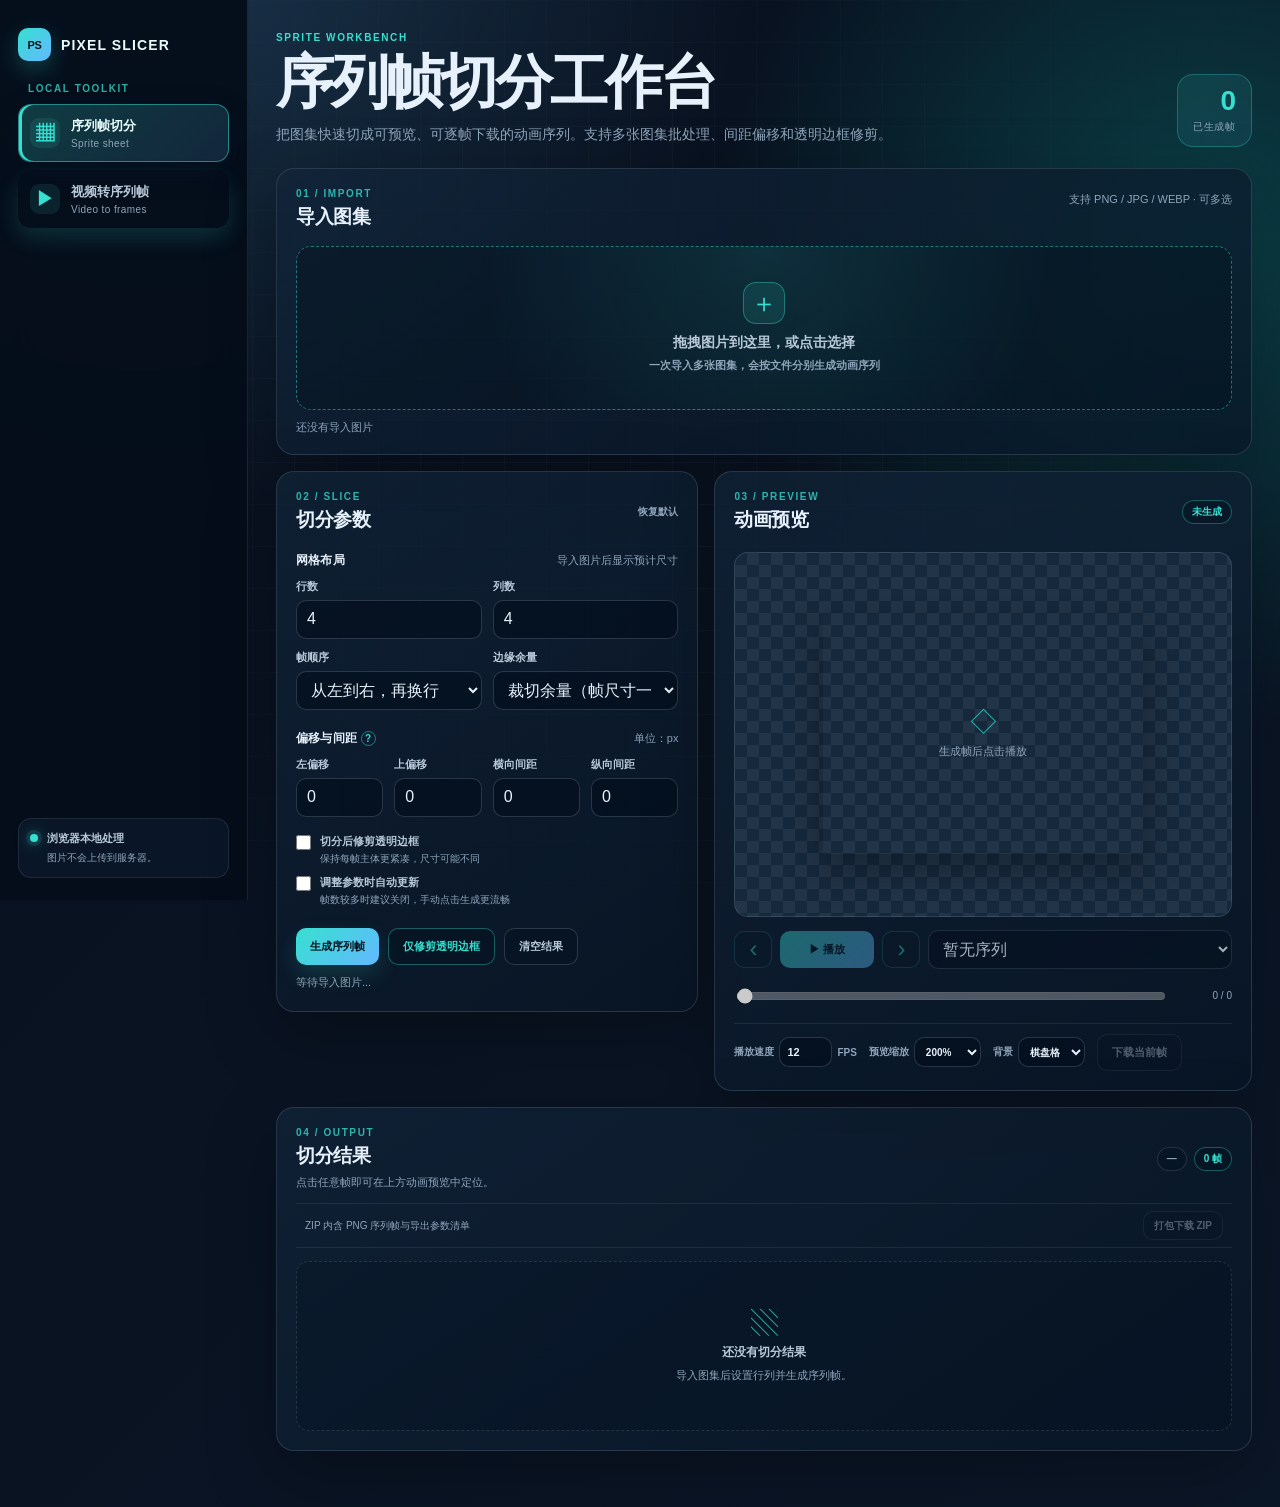
==== commit b80c97a4: "feat: add frame zip export" ====
--- a/index.html
+++ b/index.html
@@ -219,6 +219,10 @@
               <span id="countBadge" class="badge">0 帧</span>
             </div>
           </div>
+          <div class="output-toolbar">
+            <span>ZIP 内含 PNG 序列帧与导出参数清单</span>
+            <button id="downloadSliceZipBtn" class="quiet-btn" type="button" disabled>打包下载 ZIP</button>
+          </div>
           <div id="preview" class="preview">
             <div id="resultsEmpty" class="results-empty">
               <span class="results-empty-icon">▧</span>
@@ -397,7 +401,7 @@
           </div>
           <div class="output-toolbar">
             <span>每张 PNG 都保留透明通道</span>
-            <button id="downloadAllFramesBtn" class="quiet-btn" type="button" disabled>下载全部帧</button>
+            <button id="downloadAllFramesBtn" class="quiet-btn" type="button" disabled>打包下载 ZIP</button>
           </div>
           <div id="framePreview" class="frame-grid">
             <div class="results-empty">
